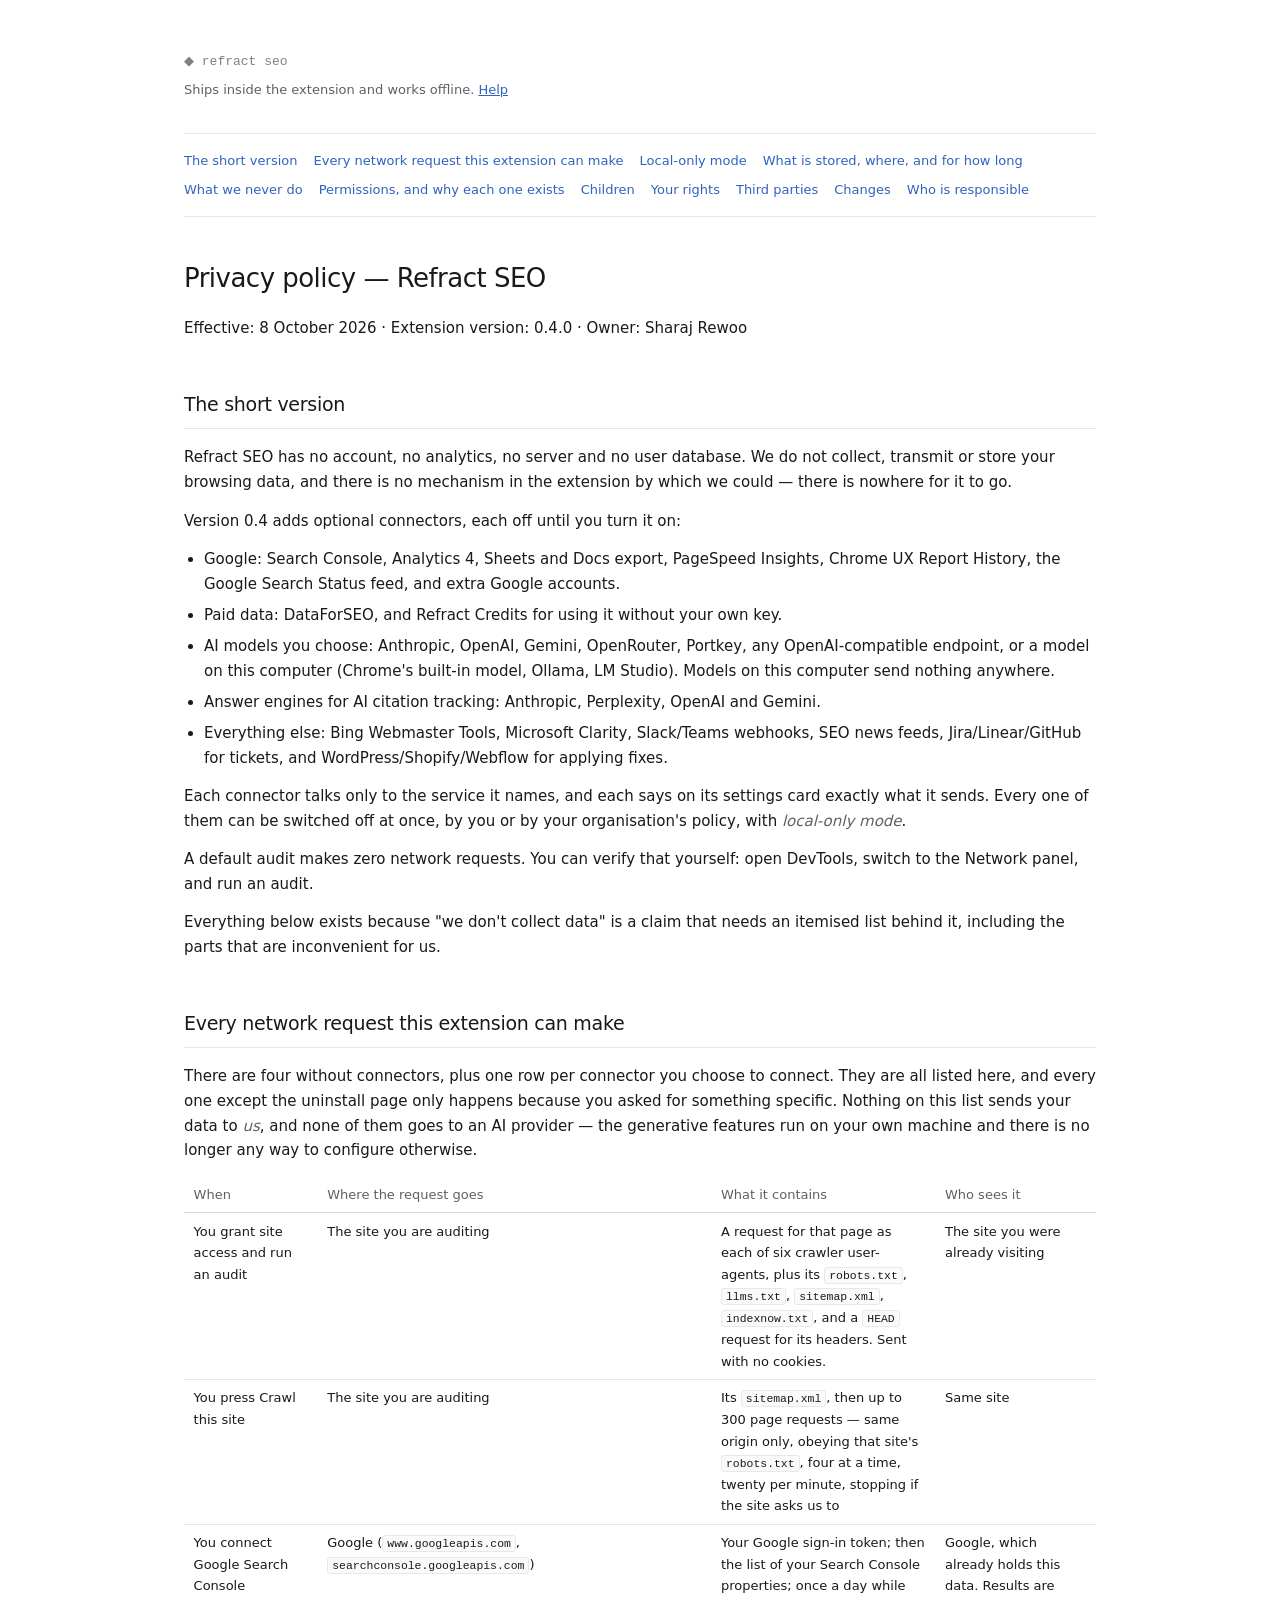
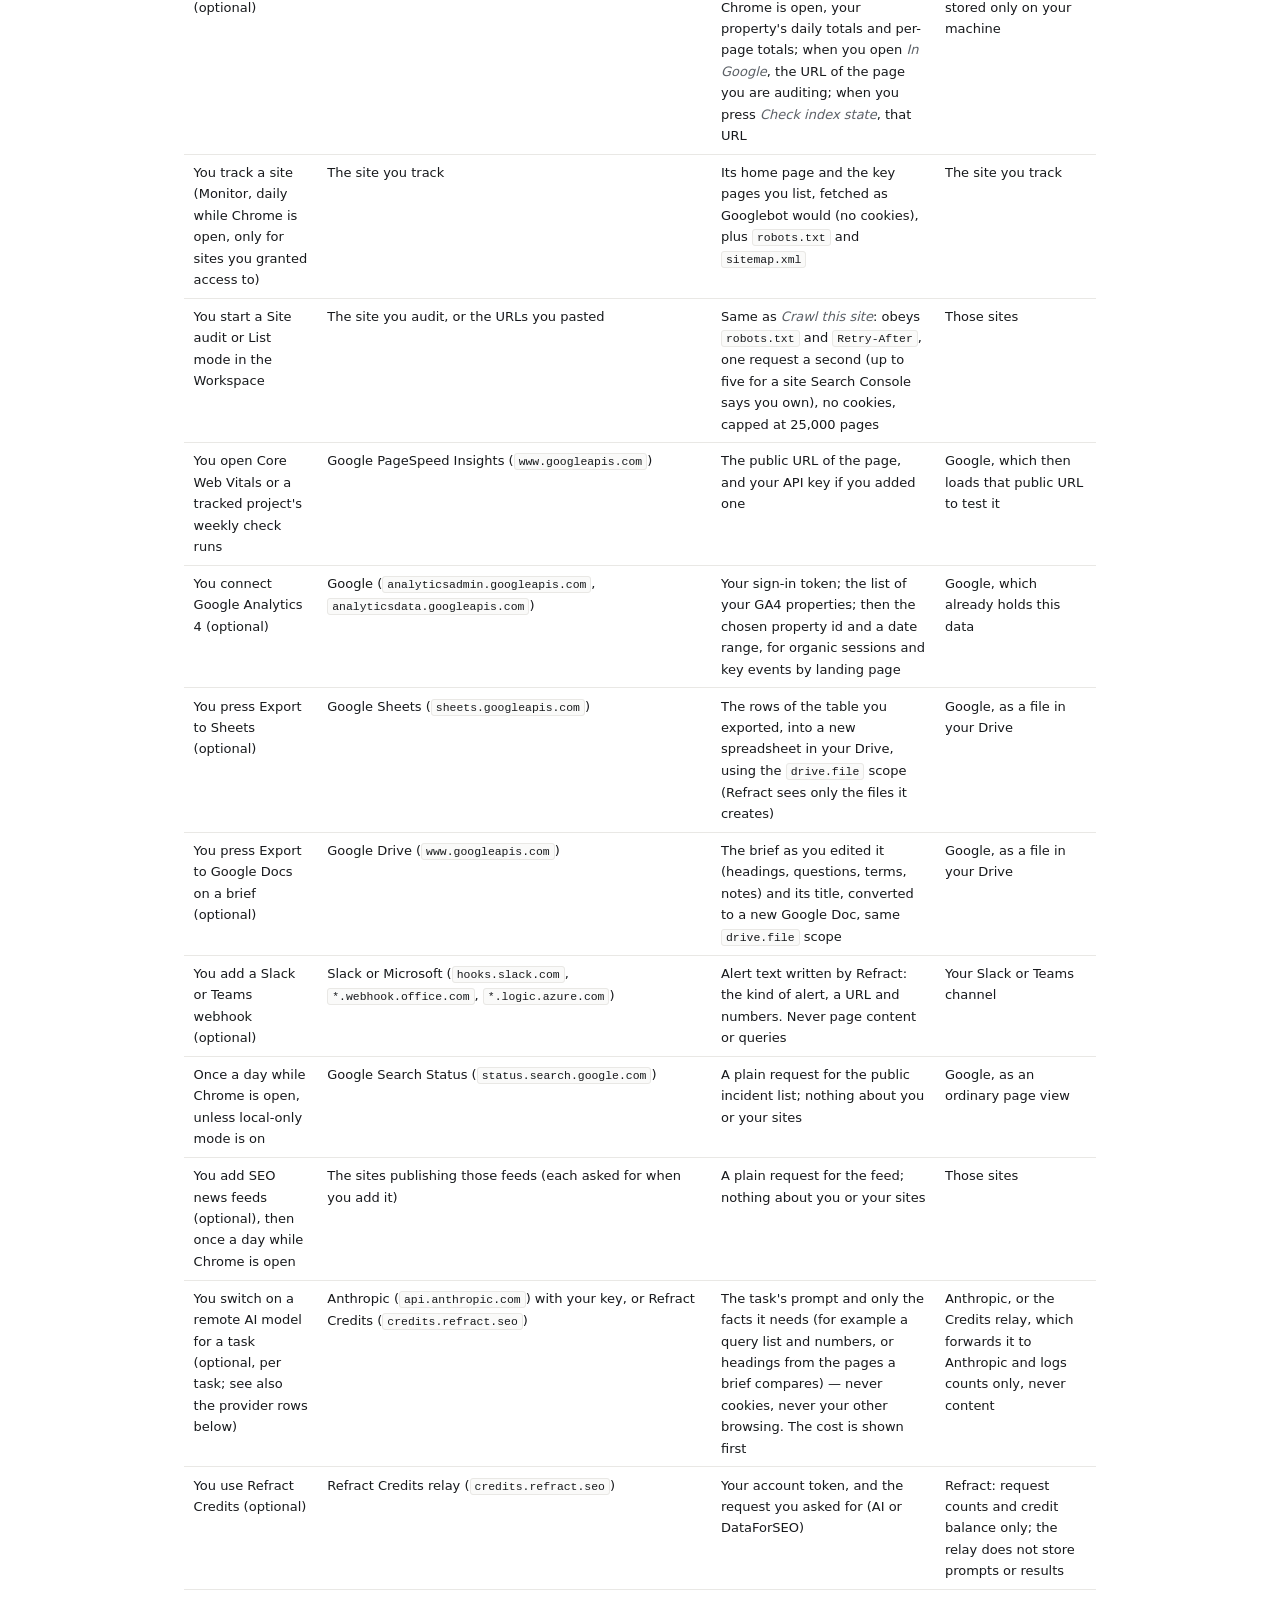
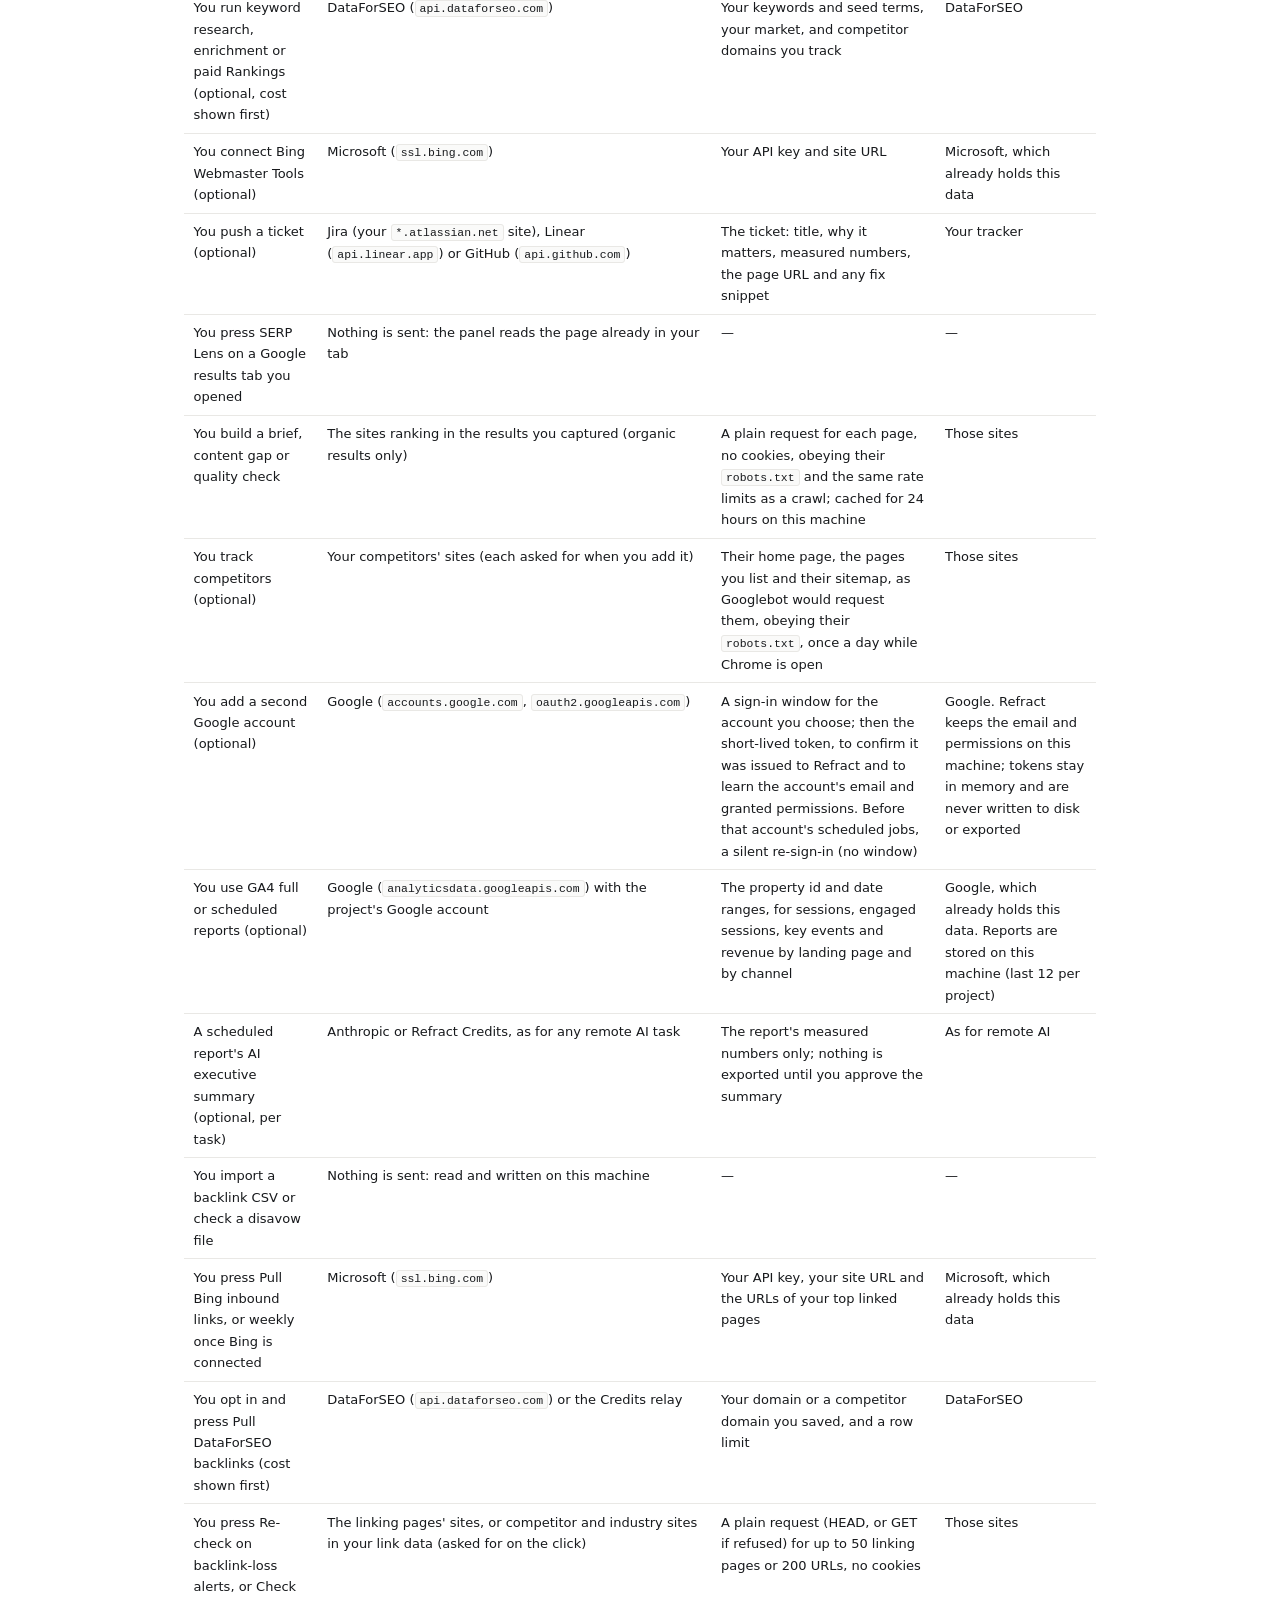
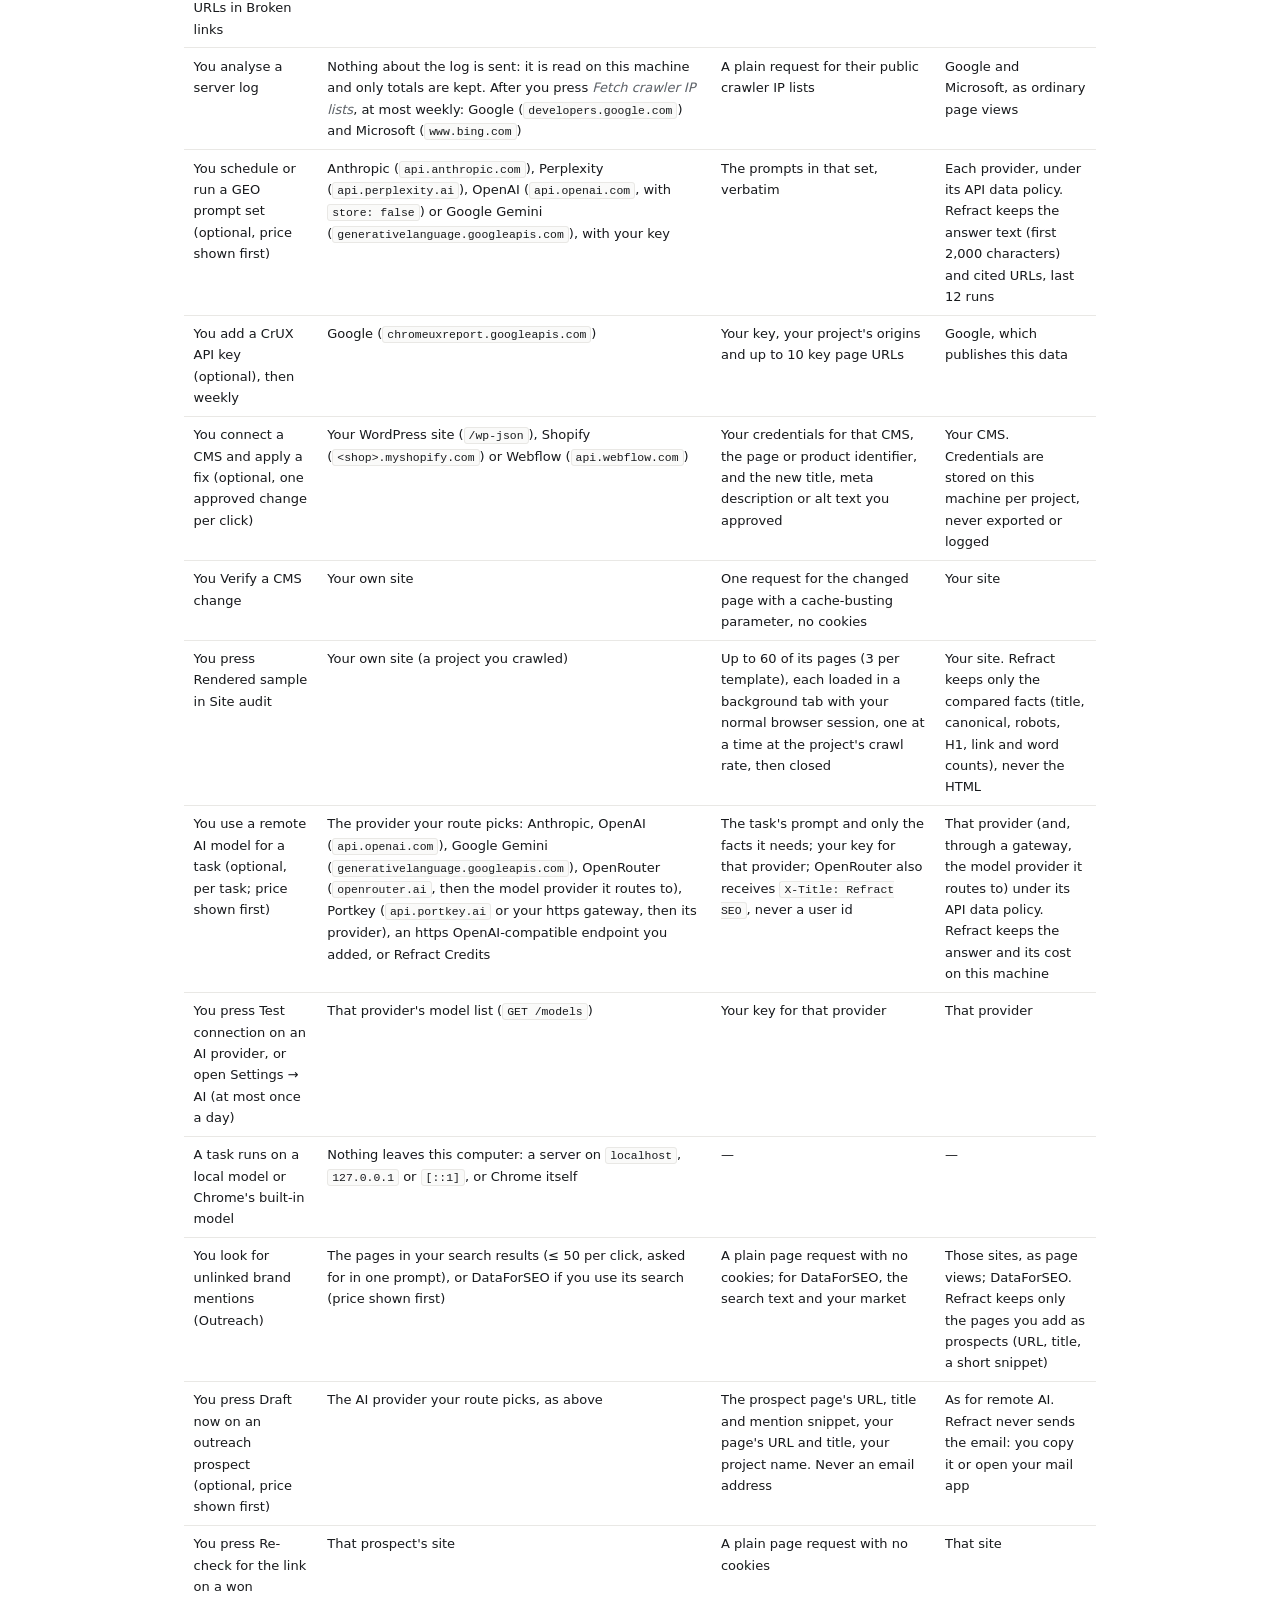
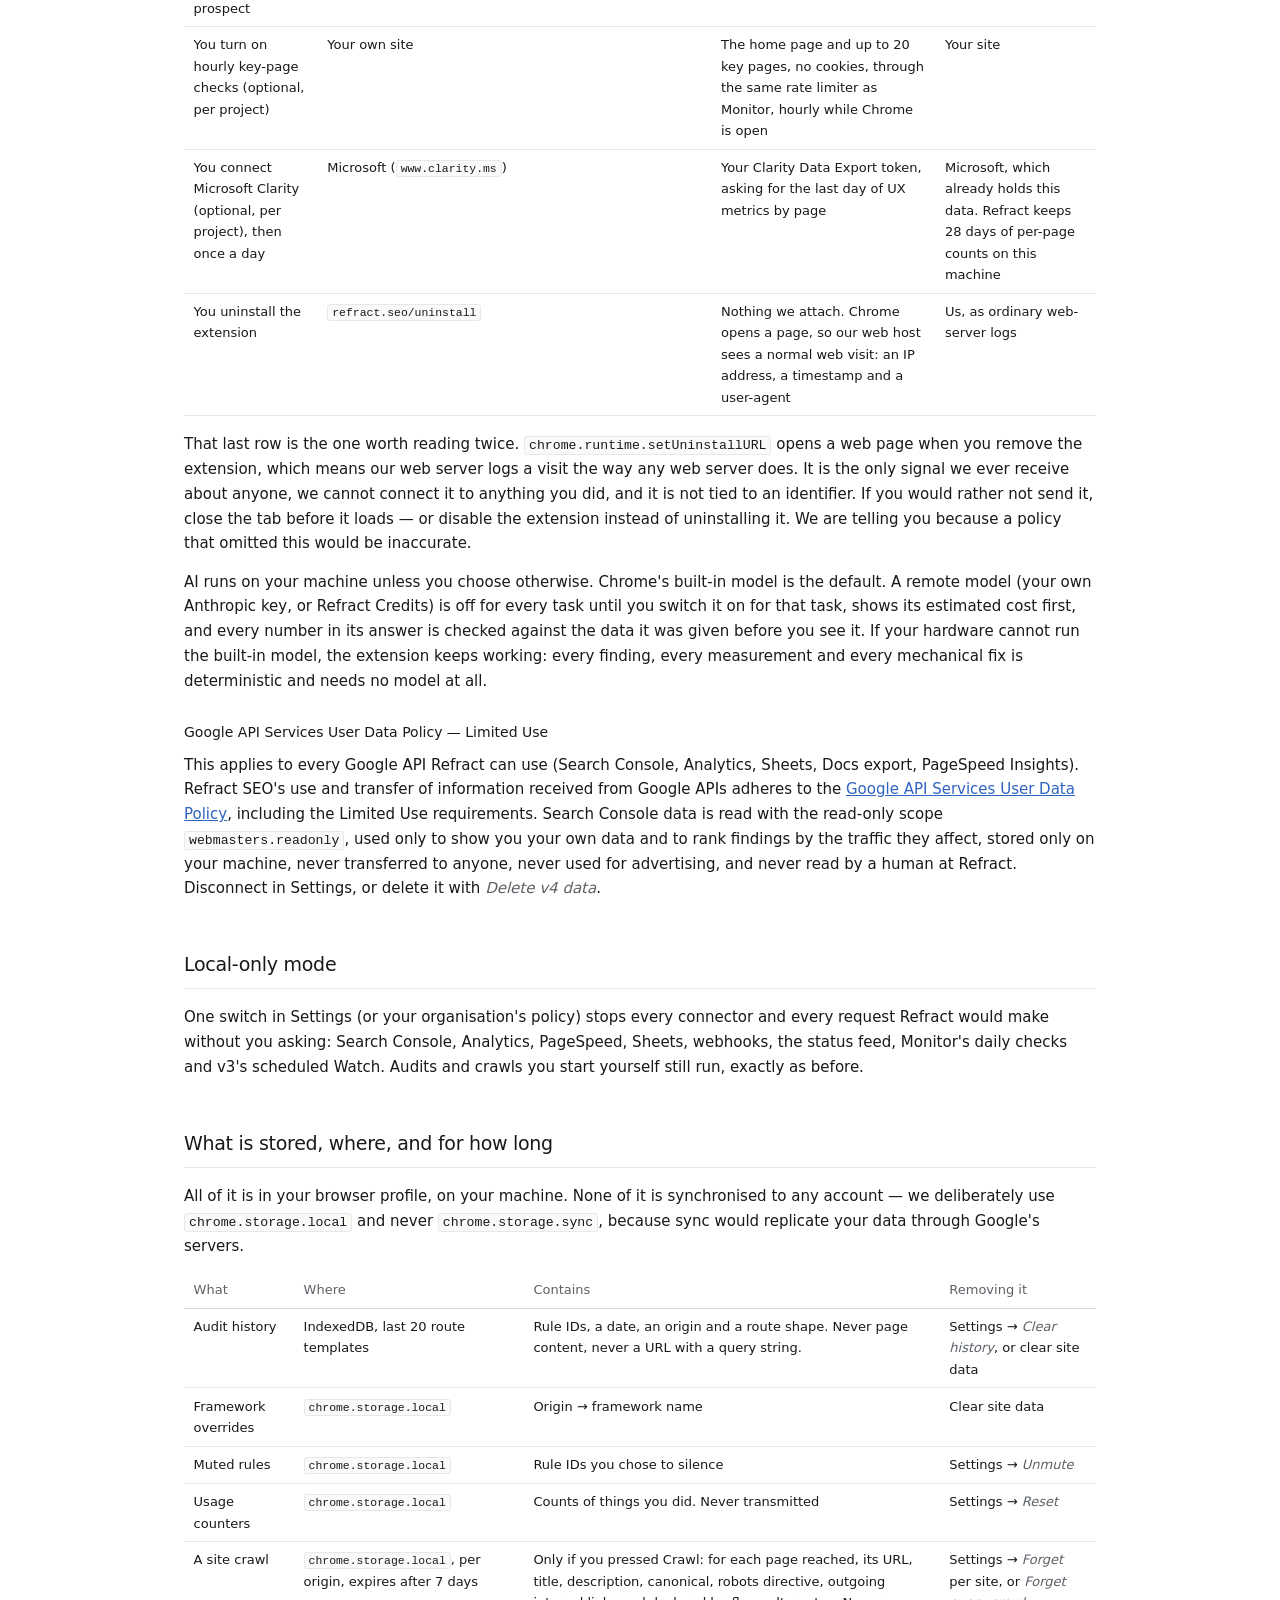
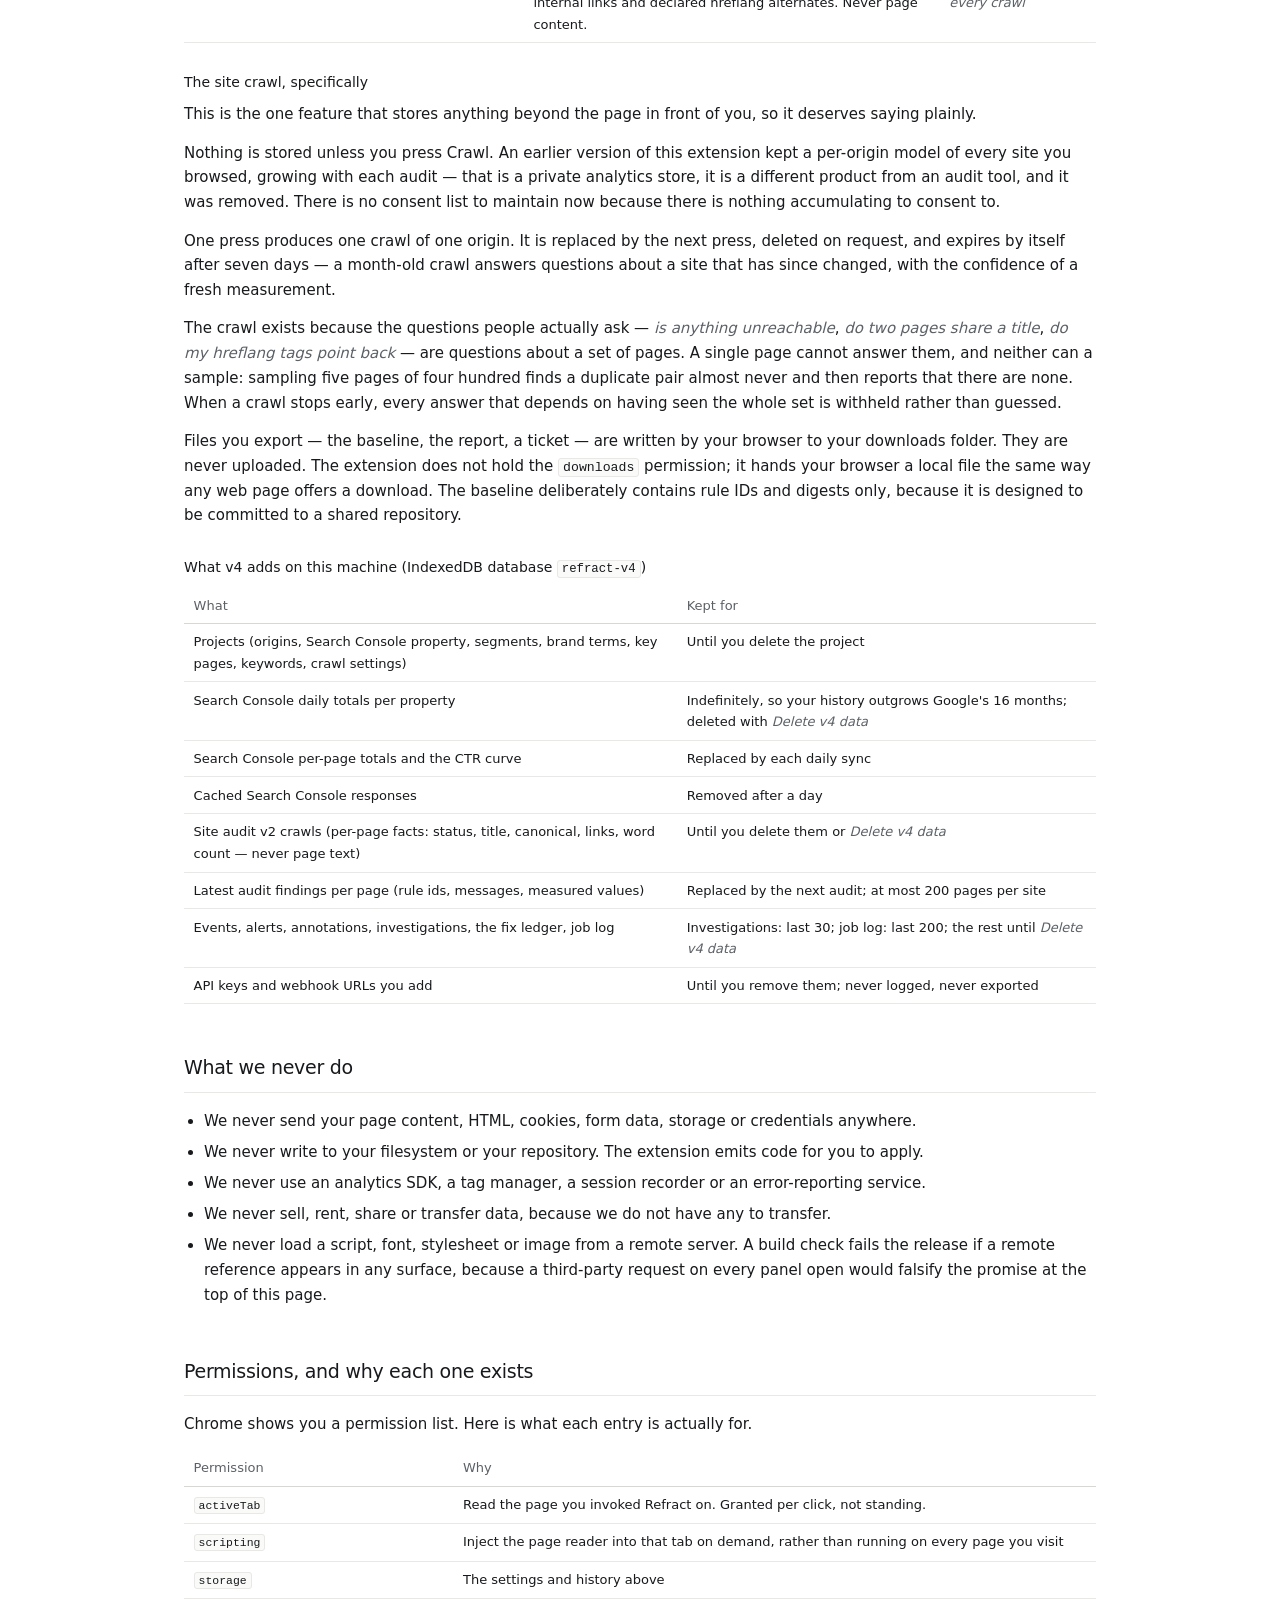
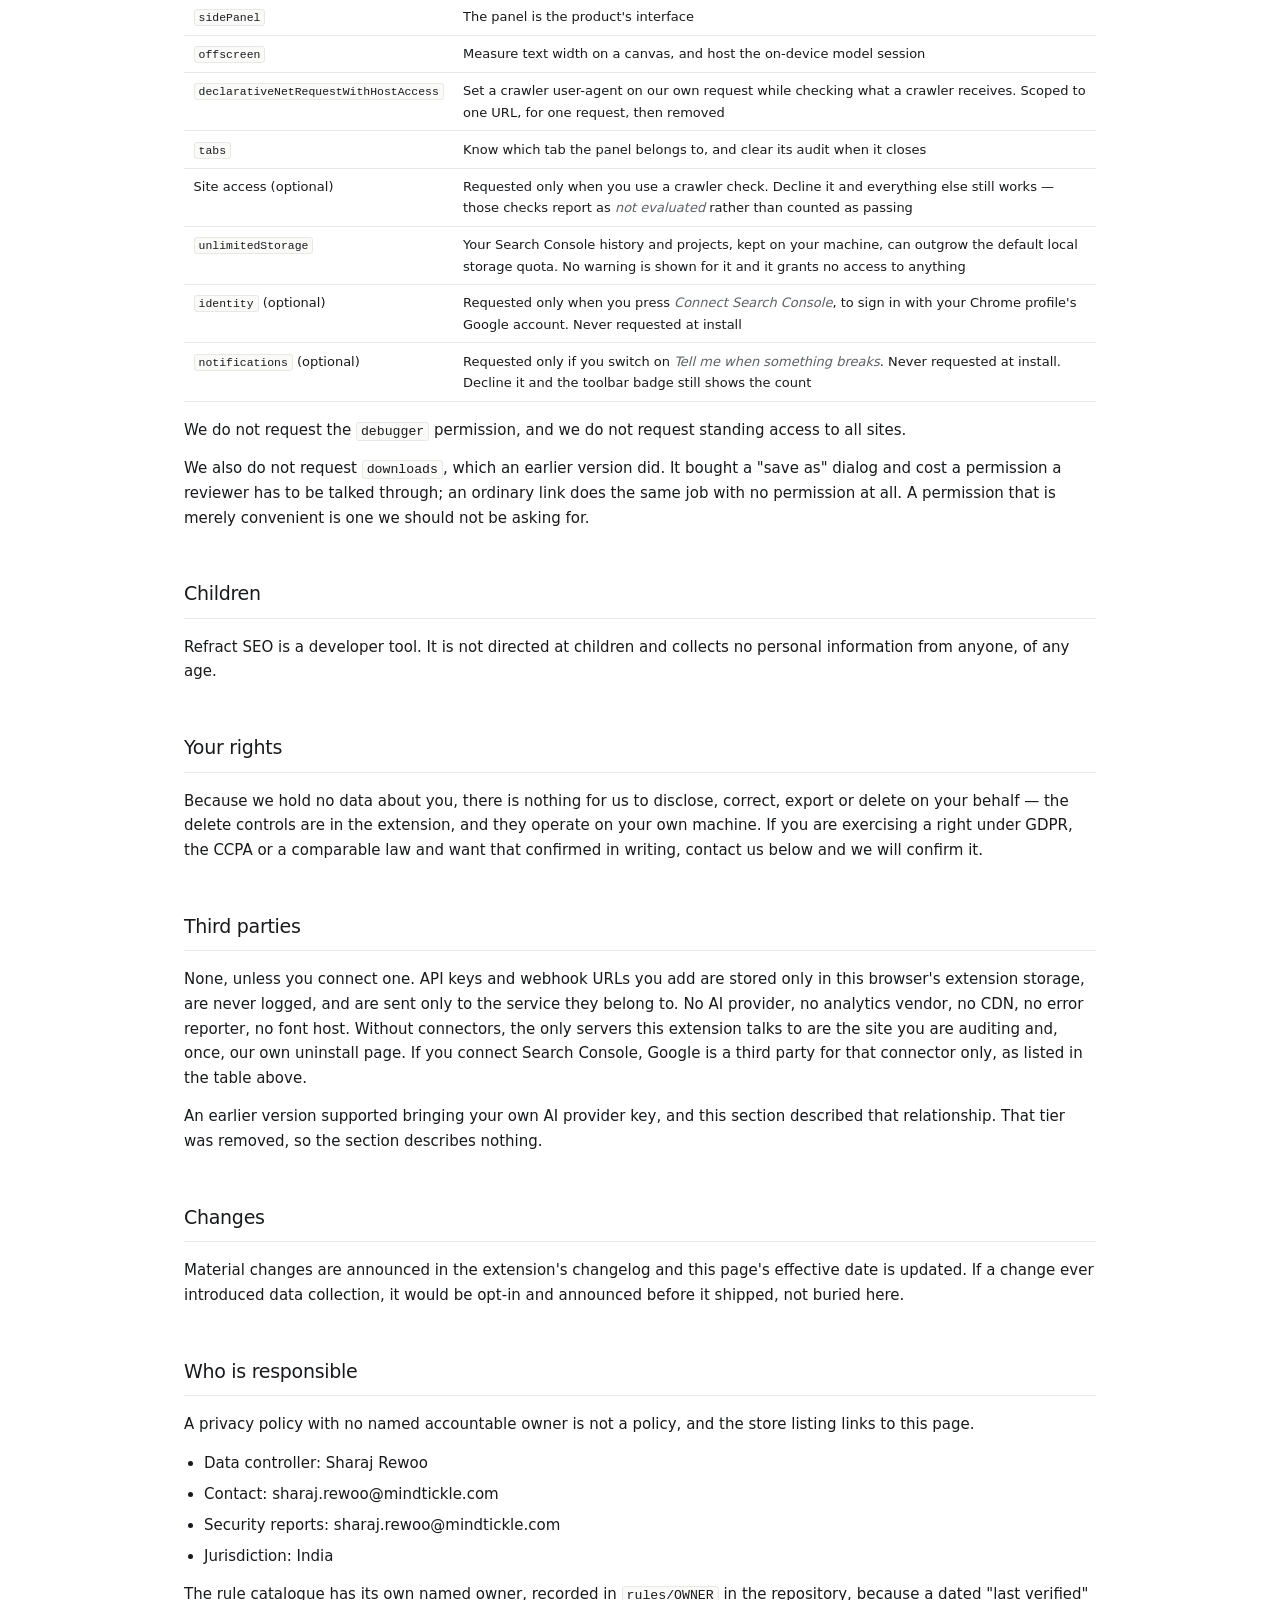
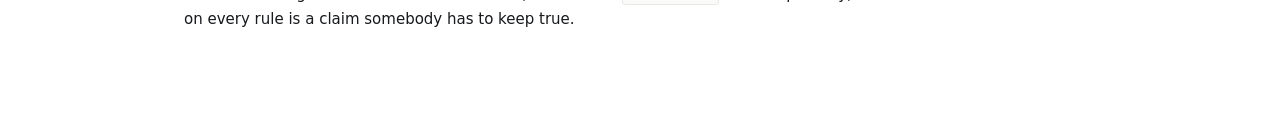
==== site/refract-seo/privacy.html @ fa0186a6 "Add files via upload" ====
<!doctype html>
<html lang="en">
  <head>
    <meta charset="utf-8" />
    <meta name="viewport" content="width=device-width,initial-scale=1" />
    <title>Refract SEO — privacy policy</title>
    <!-- Generated by scripts/build-docs.mjs from docs/*.md: edit the Markdown, not this file. -->
    <link rel="stylesheet" href="./help.css" />
  </head>
  <body>
    <header>
      <span class="mark">&#9670; refract seo</span>
      <p class="sub">Ships inside the extension and works offline. <a href="help.html">Help</a></p>
    </header>
    <nav aria-label="On this page">
      <a href="#the-short-version">The short version</a>
      <a href="#every-network-request-this-extension-can-make">Every network request this extension can make</a>
      <a href="#local-only-mode">Local-only mode</a>
      <a href="#what-is-stored-where-and-for-how-long">What is stored, where, and for how long</a>
      <a href="#what-we-never-do">What we never do</a>
      <a href="#permissions-and-why-each-one-exists">Permissions, and why each one exists</a>
      <a href="#children">Children</a>
      <a href="#your-rights">Your rights</a>
      <a href="#third-parties">Third parties</a>
      <a href="#changes">Changes</a>
      <a href="#who-is-responsible">Who is responsible</a>
    </nav>
    <main>
<h1 id="privacy-policy--refract-seo">Privacy policy — Refract SEO</h1>
<p><strong>Effective:</strong> 8 October 2026 · <strong>Extension version:</strong> 0.4.0 · <strong>Owner:</strong> Sharaj Rewoo</p>
<h2 id="the-short-version">The short version</h2>
<p>Refract SEO has no account, no analytics, no server and no user database. We do not collect, transmit or store your browsing data, and there is no mechanism in the extension by which we could — there is nowhere for it to go.</p>
<p>Version 0.4 adds <strong>optional connectors</strong>, each off until you turn it on:</p>
<ul><li><strong>Google:</strong> Search Console, Analytics 4, Sheets and Docs export, PageSpeed Insights, Chrome UX Report History, the Google Search Status feed, and extra Google accounts.</li><li><strong>Paid data:</strong> DataForSEO, and Refract Credits for using it without your own key.</li><li><strong>AI models you choose:</strong> Anthropic, OpenAI, Gemini, OpenRouter, Portkey, any OpenAI-compatible endpoint, or a model on this computer (Chrome's built-in model, Ollama, LM Studio). Models on this computer send nothing anywhere.</li><li><strong>Answer engines for AI citation tracking:</strong> Anthropic, Perplexity, OpenAI and Gemini.</li><li><strong>Everything else:</strong> Bing Webmaster Tools, Microsoft Clarity, Slack/Teams webhooks, SEO news feeds, Jira/Linear/GitHub for tickets, and WordPress/Shopify/Webflow for applying fixes.</li></ul>
<p>Each connector talks only to the service it names, and each says on its settings card exactly what it sends. Every one of them can be switched off at once, by you or by your organisation's policy, with <em>local-only mode</em>.</p>
<p>A default audit makes <strong>zero network requests</strong>. You can verify that yourself: open DevTools, switch to the Network panel, and run an audit.</p>
<p>Everything below exists because &quot;we don't collect data&quot; is a claim that needs an itemised list behind it, including the parts that are inconvenient for us.</p>
<h2 id="every-network-request-this-extension-can-make">Every network request this extension can make</h2>
<p>There are four without connectors, plus one row per connector you choose to connect. They are all listed here, and every one except the uninstall page only happens because you asked for something specific. Nothing on this list sends your data to <em>us</em>, and none of them goes to an AI provider — the generative features run on your own machine and there is no longer any way to configure otherwise.</p>
<div class="table"><table><thead><tr><th>When</th><th>Where the request goes</th><th>What it contains</th><th>Who sees it</th></tr></thead><tbody><tr><td>You grant site access and run an audit</td><td><strong>The site you are auditing</strong></td><td>A request for that page as each of six crawler user-agents, plus its <code>robots.txt</code>, <code>llms.txt</code>, <code>sitemap.xml</code>, <code>indexnow.txt</code>, and a <code>HEAD</code> request for its headers. Sent with <strong>no cookies</strong>.</td><td>The site you were already visiting</td></tr><tr><td>You press <strong>Crawl this site</strong></td><td><strong>The site you are auditing</strong></td><td>Its <code>sitemap.xml</code>, then up to 300 page requests — same origin only, obeying that site's <code>robots.txt</code>, four at a time, twenty per minute, stopping if the site asks us to</td><td>Same site</td></tr><tr><td>You connect <strong>Google Search Console</strong> (optional)</td><td><strong>Google</strong> (<code>www.googleapis.com</code>, <code>searchconsole.googleapis.com</code>)</td><td>Your Google sign-in token; then the list of your Search Console properties; once a day while Chrome is open, your property's daily totals and per-page totals; when you open <em>In Google</em>, the URL of the page you are auditing; when you press <em>Check index state</em>, that URL</td><td>Google, which already holds this data. Results are stored only on your machine</td></tr><tr><td>You track a site (Monitor, daily while Chrome is open, only for sites you granted access to)</td><td><strong>The site you track</strong></td><td>Its home page and the key pages you list, fetched as Googlebot would (no cookies), plus <code>robots.txt</code> and <code>sitemap.xml</code></td><td>The site you track</td></tr><tr><td>You start a <strong>Site audit</strong> or <strong>List mode</strong> in the Workspace</td><td><strong>The site you audit</strong>, or the URLs you pasted</td><td>Same as <em>Crawl this site</em>: obeys <code>robots.txt</code> and <code>Retry-After</code>, one request a second (up to five for a site Search Console says you own), no cookies, capped at 25,000 pages</td><td>Those sites</td></tr><tr><td>You open <strong>Core Web Vitals</strong> or a tracked project's weekly check runs</td><td><strong>Google PageSpeed Insights</strong> (<code>www.googleapis.com</code>)</td><td>The public URL of the page, and your API key if you added one</td><td>Google, which then loads that public URL to test it</td></tr><tr><td>You connect <strong>Google Analytics 4</strong> (optional)</td><td><strong>Google</strong> (<code>analyticsadmin.googleapis.com</code>, <code>analyticsdata.googleapis.com</code>)</td><td>Your sign-in token; the list of your GA4 properties; then the chosen property id and a date range, for organic sessions and key events by landing page</td><td>Google, which already holds this data</td></tr><tr><td>You press <strong>Export to Sheets</strong> (optional)</td><td><strong>Google Sheets</strong> (<code>sheets.googleapis.com</code>)</td><td>The rows of the table you exported, into a new spreadsheet in your Drive, using the <code>drive.file</code> scope (Refract sees only the files it creates)</td><td>Google, as a file in your Drive</td></tr><tr><td>You press <strong>Export to Google Docs</strong> on a brief (optional)</td><td><strong>Google Drive</strong> (<code>www.googleapis.com</code>)</td><td>The brief as you edited it (headings, questions, terms, notes) and its title, converted to a new Google Doc, same <code>drive.file</code> scope</td><td>Google, as a file in your Drive</td></tr><tr><td>You add a <strong>Slack or Teams webhook</strong> (optional)</td><td><strong>Slack or Microsoft</strong> (<code>hooks.slack.com</code>, <code>*.webhook.office.com</code>, <code>*.logic.azure.com</code>)</td><td>Alert text written by Refract: the kind of alert, a URL and numbers. Never page content or queries</td><td>Your Slack or Teams channel</td></tr><tr><td>Once a day while Chrome is open, unless local-only mode is on</td><td><strong>Google Search Status</strong> (<code>status.search.google.com</code>)</td><td>A plain request for the public incident list; nothing about you or your sites</td><td>Google, as an ordinary page view</td></tr><tr><td>You add <strong>SEO news feeds</strong> (optional), then once a day while Chrome is open</td><td><strong>The sites publishing those feeds</strong> (each asked for when you add it)</td><td>A plain request for the feed; nothing about you or your sites</td><td>Those sites</td></tr><tr><td>You switch on a <strong>remote AI model</strong> for a task (optional, per task; see also the provider rows below)</td><td><strong>Anthropic</strong> (<code>api.anthropic.com</code>) with your key, or <strong>Refract Credits</strong> (<code>credits.refract.seo</code>)</td><td>The task's prompt and only the facts it needs (for example a query list and numbers, or headings from the pages a brief compares) — never cookies, never your other browsing. The cost is shown first</td><td>Anthropic, or the Credits relay, which forwards it to Anthropic and logs counts only, never content</td></tr><tr><td>You use <strong>Refract Credits</strong> (optional)</td><td><strong>Refract Credits relay</strong> (<code>credits.refract.seo</code>)</td><td>Your account token, and the request you asked for (AI or DataForSEO)</td><td>Refract: request counts and credit balance only; the relay does not store prompts or results</td></tr><tr><td>You run <strong>keyword research, enrichment or paid Rankings</strong> (optional, cost shown first)</td><td><strong>DataForSEO</strong> (<code>api.dataforseo.com</code>)</td><td>Your keywords and seed terms, your market, and competitor domains you track</td><td>DataForSEO</td></tr><tr><td>You connect <strong>Bing Webmaster Tools</strong> (optional)</td><td><strong>Microsoft</strong> (<code>ssl.bing.com</code>)</td><td>Your API key and site URL</td><td>Microsoft, which already holds this data</td></tr><tr><td>You push a <strong>ticket</strong> (optional)</td><td><strong>Jira</strong> (your <code>*.atlassian.net</code> site), <strong>Linear</strong> (<code>api.linear.app</code>) or <strong>GitHub</strong> (<code>api.github.com</code>)</td><td>The ticket: title, why it matters, measured numbers, the page URL and any fix snippet</td><td>Your tracker</td></tr><tr><td>You press <strong>SERP Lens</strong> on a Google results tab you opened</td><td>Nothing is sent: the panel reads the page already in your tab</td><td>—</td><td>—</td></tr><tr><td>You build a <strong>brief, content gap or quality check</strong></td><td><strong>The sites ranking in the results you captured</strong> (organic results only)</td><td>A plain request for each page, no cookies, obeying their <code>robots.txt</code> and the same rate limits as a crawl; cached for 24 hours on this machine</td><td>Those sites</td></tr><tr><td>You track <strong>competitors</strong> (optional)</td><td><strong>Your competitors' sites</strong> (each asked for when you add it)</td><td>Their home page, the pages you list and their sitemap, as Googlebot would request them, obeying their <code>robots.txt</code>, once a day while Chrome is open</td><td>Those sites</td></tr><tr><td>You add a <strong>second Google account</strong> (optional)</td><td><strong>Google</strong> (<code>accounts.google.com</code>, <code>oauth2.googleapis.com</code>)</td><td>A sign-in window for the account you choose; then the short-lived token, to confirm it was issued to Refract and to learn the account's email and granted permissions. Before that account's scheduled jobs, a silent re-sign-in (no window)</td><td>Google. Refract keeps the email and permissions on this machine; tokens stay in memory and are never written to disk or exported</td></tr><tr><td>You use <strong>GA4 full</strong> or <strong>scheduled reports</strong> (optional)</td><td><strong>Google</strong> (<code>analyticsdata.googleapis.com</code>) with the project's Google account</td><td>The property id and date ranges, for sessions, engaged sessions, key events and revenue by landing page and by channel</td><td>Google, which already holds this data. Reports are stored on this machine (last 12 per project)</td></tr><tr><td>A scheduled report's <strong>AI executive summary</strong> (optional, per task)</td><td><strong>Anthropic</strong> or <strong>Refract Credits</strong>, as for any remote AI task</td><td>The report's measured numbers only; nothing is exported until you approve the summary</td><td>As for remote AI</td></tr><tr><td>You import a <strong>backlink CSV</strong> or check a <strong>disavow file</strong></td><td>Nothing is sent: read and written on this machine</td><td>—</td><td>—</td></tr><tr><td>You press <strong>Pull Bing inbound links</strong>, or weekly once Bing is connected</td><td><strong>Microsoft</strong> (<code>ssl.bing.com</code>)</td><td>Your API key, your site URL and the URLs of your top linked pages</td><td>Microsoft, which already holds this data</td></tr><tr><td>You opt in and press <strong>Pull DataForSEO backlinks</strong> (cost shown first)</td><td><strong>DataForSEO</strong> (<code>api.dataforseo.com</code>) or the <strong>Credits</strong> relay</td><td>Your domain or a competitor domain you saved, and a row limit</td><td>DataForSEO</td></tr><tr><td>You press <strong>Re-check</strong> on backlink-loss alerts, or <strong>Check URLs</strong> in Broken links</td><td><strong>The linking pages' sites</strong>, or <strong>competitor and industry sites in your link data</strong> (asked for on the click)</td><td>A plain request (HEAD, or GET if refused) for up to 50 linking pages or 200 URLs, no cookies</td><td>Those sites</td></tr><tr><td>You analyse a <strong>server log</strong></td><td>Nothing about the log is sent: it is read on this machine and only totals are kept. After you press <em>Fetch crawler IP lists</em>, at most weekly: <strong>Google</strong> (<code>developers.google.com</code>) and <strong>Microsoft</strong> (<code>www.bing.com</code>)</td><td>A plain request for their public crawler IP lists</td><td>Google and Microsoft, as ordinary page views</td></tr><tr><td>You schedule or run a <strong>GEO prompt set</strong> (optional, price shown first)</td><td><strong>Anthropic</strong> (<code>api.anthropic.com</code>), <strong>Perplexity</strong> (<code>api.perplexity.ai</code>), <strong>OpenAI</strong> (<code>api.openai.com</code>, with <code>store: false</code>) or <strong>Google Gemini</strong> (<code>generativelanguage.googleapis.com</code>), with your key</td><td>The prompts in that set, verbatim</td><td>Each provider, under its API data policy. Refract keeps the answer text (first 2,000 characters) and cited URLs, last 12 runs</td></tr><tr><td>You add a <strong>CrUX API key</strong> (optional), then weekly</td><td><strong>Google</strong> (<code>chromeuxreport.googleapis.com</code>)</td><td>Your key, your project's origins and up to 10 key page URLs</td><td>Google, which publishes this data</td></tr><tr><td>You connect a <strong>CMS</strong> and apply a fix (optional, one approved change per click)</td><td><strong>Your WordPress site</strong> (<code>/wp-json</code>), <strong>Shopify</strong> (<code>&lt;shop&gt;.myshopify.com</code>) or <strong>Webflow</strong> (<code>api.webflow.com</code>)</td><td>Your credentials for that CMS, the page or product identifier, and the new title, meta description or alt text you approved</td><td>Your CMS. Credentials are stored on this machine per project, never exported or logged</td></tr><tr><td>You <strong>Verify</strong> a CMS change</td><td><strong>Your own site</strong></td><td>One request for the changed page with a cache-busting parameter, no cookies</td><td>Your site</td></tr><tr><td>You press <strong>Rendered sample</strong> in Site audit</td><td><strong>Your own site</strong> (a project you crawled)</td><td>Up to 60 of its pages (3 per template), each loaded in a background tab with your normal browser session, one at a time at the project's crawl rate, then closed</td><td>Your site. Refract keeps only the compared facts (title, canonical, robots, H1, link and word counts), never the HTML</td></tr><tr><td>You use a <strong>remote AI model</strong> for a task (optional, per task; price shown first)</td><td>The provider your route picks: <strong>Anthropic</strong>, <strong>OpenAI</strong> (<code>api.openai.com</code>), <strong>Google Gemini</strong> (<code>generativelanguage.googleapis.com</code>), <strong>OpenRouter</strong> (<code>openrouter.ai</code>, then the model provider it routes to), <strong>Portkey</strong> (<code>api.portkey.ai</code> or your https gateway, then its provider), an <strong>https OpenAI-compatible endpoint</strong> you added, or <strong>Refract Credits</strong></td><td>The task's prompt and only the facts it needs; your key for that provider; OpenRouter also receives <code>X-Title: Refract SEO</code>, never a user id</td><td>That provider (and, through a gateway, the model provider it routes to) under its API data policy. Refract keeps the answer and its cost on this machine</td></tr><tr><td>You press <strong>Test connection</strong> on an AI provider, or open Settings → AI (at most once a day)</td><td>That provider's model list (<code>GET /models</code>)</td><td>Your key for that provider</td><td>That provider</td></tr><tr><td>A task runs on a <strong>local model</strong> or <strong>Chrome's built-in model</strong></td><td>Nothing leaves this computer: a server on <code>localhost</code>, <code>127.0.0.1</code> or <code>[::1]</code>, or Chrome itself</td><td>—</td><td>—</td></tr><tr><td>You look for <strong>unlinked brand mentions</strong> (Outreach)</td><td><strong>The pages in your search results</strong> (≤ 50 per click, asked for in one prompt), or <strong>DataForSEO</strong> if you use its search (price shown first)</td><td>A plain page request with no cookies; for DataForSEO, the search text and your market</td><td>Those sites, as page views; DataForSEO. Refract keeps only the pages you add as prospects (URL, title, a short snippet)</td></tr><tr><td>You press <strong>Draft now</strong> on an outreach prospect (optional, price shown first)</td><td>The AI provider your route picks, as above</td><td>The prospect page's URL, title and mention snippet, your page's URL and title, your project name. Never an email address</td><td>As for remote AI. Refract never sends the email: you copy it or open your mail app</td></tr><tr><td>You press <strong>Re-check for the link</strong> on a won prospect</td><td><strong>That prospect's site</strong></td><td>A plain page request with no cookies</td><td>That site</td></tr><tr><td>You turn on <strong>hourly key-page checks</strong> (optional, per project)</td><td><strong>Your own site</strong></td><td>The home page and up to 20 key pages, no cookies, through the same rate limiter as Monitor, hourly while Chrome is open</td><td>Your site</td></tr><tr><td>You connect <strong>Microsoft Clarity</strong> (optional, per project), then once a day</td><td><strong>Microsoft</strong> (<code>www.clarity.ms</code>)</td><td>Your Clarity Data Export token, asking for the last day of UX metrics by page</td><td>Microsoft, which already holds this data. Refract keeps 28 days of per-page counts on this machine</td></tr><tr><td>You uninstall the extension</td><td><strong><code>refract.seo/uninstall</code></strong></td><td>Nothing we attach. Chrome opens a page, so our web host sees a normal web visit: an IP address, a timestamp and a user-agent</td><td>Us, as ordinary web-server logs</td></tr></tbody></table></div>
<p>That last row is the one worth reading twice. <code>chrome.runtime.setUninstallURL</code> opens a web page when you remove the extension, which means our web server logs a visit the way any web server does. It is the only signal we ever receive about anyone, we cannot connect it to anything you did, and it is not tied to an identifier. If you would rather not send it, close the tab before it loads — or disable the extension instead of uninstalling it. We are telling you because a policy that omitted this would be inaccurate.</p>
<p><strong>AI runs on your machine unless you choose otherwise.</strong> Chrome's built-in model is the default. A remote model (your own Anthropic key, or Refract Credits) is off for every task until you switch it on for that task, shows its estimated cost first, and every number in its answer is checked against the data it was given before you see it. If your hardware cannot run the built-in model, the extension keeps working: every finding, every measurement and every mechanical fix is deterministic and needs no model at all.</p>
<h3 id="google-api-services-user-data-policy--limited-use">Google API Services User Data Policy — Limited Use</h3>
<p>This applies to every Google API Refract can use (Search Console, Analytics, Sheets, Docs export, PageSpeed Insights). Refract SEO's use and transfer of information received from Google APIs adheres to the <a href="https://developers.google.com/terms/api-services-user-data-policy" target="_blank" rel="noopener">Google API Services User Data Policy</a>, including the Limited Use requirements. Search Console data is read with the read-only scope <code>webmasters.readonly</code>, used only to show you your own data and to rank findings by the traffic they affect, stored only on your machine, never transferred to anyone, never used for advertising, and never read by a human at Refract. Disconnect in Settings, or delete it with <em>Delete v4 data</em>.</p>
<h2 id="local-only-mode">Local-only mode</h2>
<p>One switch in Settings (or your organisation's policy) stops <strong>every connector and every request Refract would make without you asking</strong>: Search Console, Analytics, PageSpeed, Sheets, webhooks, the status feed, Monitor's daily checks and v3's scheduled Watch. Audits and crawls you start yourself still run, exactly as before.</p>
<h2 id="what-is-stored-where-and-for-how-long">What is stored, where, and for how long</h2>
<p>All of it is in your browser profile, on your machine. None of it is synchronised to any account — we deliberately use <code>chrome.storage.local</code> and never <code>chrome.storage.sync</code>, because sync would replicate your data through Google's servers.</p>
<div class="table"><table><thead><tr><th>What</th><th>Where</th><th>Contains</th><th>Removing it</th></tr></thead><tbody><tr><td>Audit history</td><td>IndexedDB, last 20 route templates</td><td>Rule IDs, a date, an origin and a route shape. <strong>Never page content, never a URL with a query string.</strong></td><td>Settings → <em>Clear history</em>, or clear site data</td></tr><tr><td>Framework overrides</td><td><code>chrome.storage.local</code></td><td>Origin → framework name</td><td>Clear site data</td></tr><tr><td>Muted rules</td><td><code>chrome.storage.local</code></td><td>Rule IDs you chose to silence</td><td>Settings → <em>Unmute</em></td></tr><tr><td>Usage counters</td><td><code>chrome.storage.local</code></td><td>Counts of things you did. Never transmitted</td><td>Settings → <em>Reset</em></td></tr><tr><td><strong>A site crawl</strong></td><td><code>chrome.storage.local</code>, per origin, expires after 7 days</td><td>Only if you pressed Crawl: for each page reached, its URL, title, description, canonical, robots directive, outgoing internal links and declared hreflang alternates. <strong>Never page content.</strong></td><td>Settings → <em>Forget</em> per site, or <em>Forget every crawl</em></td></tr></tbody></table></div>
<h3 id="the-site-crawl-specifically">The site crawl, specifically</h3>
<p>This is the one feature that stores anything beyond the page in front of you, so it deserves saying plainly.</p>
<p><strong>Nothing is stored unless you press Crawl.</strong> An earlier version of this extension kept a per-origin model of every site you browsed, growing with each audit — that is a private analytics store, it is a different product from an audit tool, and it was removed. There is no consent list to maintain now because there is nothing accumulating to consent to.</p>
<p>One press produces one crawl of one origin. It is replaced by the next press, deleted on request, and expires by itself after seven days — a month-old crawl answers questions about a site that has since changed, with the confidence of a fresh measurement.</p>
<p>The crawl exists because the questions people actually ask — <em>is anything unreachable</em>, <em>do two pages share a title</em>, <em>do my hreflang tags point back</em> — are questions about a <strong>set</strong> of pages. A single page cannot answer them, and neither can a sample: sampling five pages of four hundred finds a duplicate pair almost never and then reports that there are none. When a crawl stops early, every answer that depends on having seen the whole set is withheld rather than guessed.</p>
<p>Files you export — the baseline, the report, a ticket — are written by your browser to your downloads folder. They are never uploaded. The extension does not hold the <code>downloads</code> permission; it hands your browser a local file the same way any web page offers a download. The baseline deliberately contains rule IDs and digests only, because it is designed to be committed to a shared repository.</p>
<h3 id="what-v4-adds-on-this-machine-indexeddb-database-refract-v4">What v4 adds on this machine (IndexedDB database <code>refract-v4</code>)</h3>
<div class="table"><table><thead><tr><th>What</th><th>Kept for</th></tr></thead><tbody><tr><td>Projects (origins, Search Console property, segments, brand terms, key pages, keywords, crawl settings)</td><td>Until you delete the project</td></tr><tr><td>Search Console daily totals per property</td><td>Indefinitely, so your history outgrows Google's 16 months; deleted with <em>Delete v4 data</em></td></tr><tr><td>Search Console per-page totals and the CTR curve</td><td>Replaced by each daily sync</td></tr><tr><td>Cached Search Console responses</td><td>Removed after a day</td></tr><tr><td>Site audit v2 crawls (per-page facts: status, title, canonical, links, word count — never page text)</td><td>Until you delete them or <em>Delete v4 data</em></td></tr><tr><td>Latest audit findings per page (rule ids, messages, measured values)</td><td>Replaced by the next audit; at most 200 pages per site</td></tr><tr><td>Events, alerts, annotations, investigations, the fix ledger, job log</td><td>Investigations: last 30; job log: last 200; the rest until <em>Delete v4 data</em></td></tr><tr><td>API keys and webhook URLs you add</td><td>Until you remove them; never logged, never exported</td></tr></tbody></table></div>
<h2 id="what-we-never-do">What we never do</h2>
<ul><li>We never send your page content, HTML, cookies, form data, storage or credentials anywhere.</li><li>We never write to your filesystem or your repository. The extension emits code for you to apply.</li><li>We never use an analytics SDK, a tag manager, a session recorder or an error-reporting service.</li><li>We never sell, rent, share or transfer data, because we do not have any to transfer.</li><li>We never load a script, font, stylesheet or image from a remote server. A build check fails the release if a remote reference appears in any surface, because a third-party request on every panel open would falsify the promise at the top of this page.</li></ul>
<h2 id="permissions-and-why-each-one-exists">Permissions, and why each one exists</h2>
<p>Chrome shows you a permission list. Here is what each entry is actually for.</p>
<div class="table"><table><thead><tr><th>Permission</th><th>Why</th></tr></thead><tbody><tr><td><code>activeTab</code></td><td>Read the page you invoked Refract on. Granted per click, not standing.</td></tr><tr><td><code>scripting</code></td><td>Inject the page reader into that tab on demand, rather than running on every page you visit</td></tr><tr><td><code>storage</code></td><td>The settings and history above</td></tr><tr><td><code>sidePanel</code></td><td>The panel is the product's interface</td></tr><tr><td><code>offscreen</code></td><td>Measure text width on a canvas, and host the on-device model session</td></tr><tr><td><code>declarativeNetRequestWithHostAccess</code></td><td>Set a crawler user-agent on our own request while checking what a crawler receives. Scoped to one URL, for one request, then removed</td></tr><tr><td><code>tabs</code></td><td>Know which tab the panel belongs to, and clear its audit when it closes</td></tr><tr><td>Site access (optional)</td><td>Requested only when you use a crawler check. Decline it and everything else still works — those checks report as <em>not evaluated</em> rather than counted as passing</td></tr><tr><td><code>unlimitedStorage</code></td><td>Your Search Console history and projects, kept on your machine, can outgrow the default local storage quota. No warning is shown for it and it grants no access to anything</td></tr><tr><td><code>identity</code> (optional)</td><td>Requested only when you press <em>Connect Search Console</em>, to sign in with your Chrome profile's Google account. Never requested at install</td></tr><tr><td><code>notifications</code> (optional)</td><td>Requested only if you switch on <em>Tell me when something breaks</em>. Never requested at install. Decline it and the toolbar badge still shows the count</td></tr></tbody></table></div>
<p>We do <strong>not</strong> request the <code>debugger</code> permission, and we do not request standing access to all sites.</p>
<p>We also do <strong>not</strong> request <code>downloads</code>, which an earlier version did. It bought a &quot;save as&quot; dialog and cost a permission a reviewer has to be talked through; an ordinary link does the same job with no permission at all. A permission that is merely convenient is one we should not be asking for.</p>
<h2 id="children">Children</h2>
<p>Refract SEO is a developer tool. It is not directed at children and collects no personal information from anyone, of any age.</p>
<h2 id="your-rights">Your rights</h2>
<p>Because we hold no data about you, there is nothing for us to disclose, correct, export or delete on your behalf — the delete controls are in the extension, and they operate on your own machine. If you are exercising a right under GDPR, the CCPA or a comparable law and want that confirmed in writing, contact us below and we will confirm it.</p>
<h2 id="third-parties">Third parties</h2>
<p><strong>None, unless you connect one.</strong> API keys and webhook URLs you add are stored only in this browser's extension storage, are never logged, and are sent only to the service they belong to. No AI provider, no analytics vendor, no CDN, no error reporter, no font host. Without connectors, the only servers this extension talks to are the site you are auditing and, once, our own uninstall page. If you connect Search Console, Google is a third party for that connector only, as listed in the table above.</p>
<p>An earlier version supported bringing your own AI provider key, and this section described that relationship. That tier was removed, so the section describes nothing.</p>
<h2 id="changes">Changes</h2>
<p>Material changes are announced in the extension's changelog and this page's effective date is updated. If a change ever introduced data collection, it would be opt-in and announced before it shipped, not buried here.</p>
<h2 id="who-is-responsible">Who is responsible</h2>
<p>A privacy policy with no named accountable owner is not a policy, and the store listing links to this page.</p>
<ul><li><strong>Data controller:</strong> Sharaj Rewoo</li><li><strong>Contact:</strong> sharaj.rewoo@mindtickle.com</li><li><strong>Security reports:</strong> sharaj.rewoo@mindtickle.com</li><li><strong>Jurisdiction:</strong> India</li></ul>
<p>The rule catalogue has its own named owner, recorded in <code>rules/OWNER</code> in the repository, because a dated &quot;last verified&quot; on every rule is a claim somebody has to keep true.</p>
    </main>
  </body>
</html>
---- site/refract-seo/help.css ----
/*
 * External stylesheet, because the extension CSP is `style-src 'self'` and an inline <style> block on an
 * extension page is dropped silently. Tokens match the panel so help does not look like a different product.
 */
:root {
  color-scheme: light dark;
  --paper: #fff; --sunk: #fafaf9; --ink: #17191c; --ink-2: #5c6167; --ink-3: #7c8189;
  --rule: #e9e8e5; --rule-2: #d8d7d3; --ref: #2f63c0; --amber: #8a5606;
  --mono: ui-monospace, SFMono-Regular, Menlo, Consolas, monospace;
}
@media (prefers-color-scheme: dark) {
  :root {
    --paper: #141416; --sunk: #191a1c; --ink: #ecebe9; --ink-2: #a5a9ae; --ink-3: #868a90;
    --rule: #26262a; --rule-2: #35353a; --ref: #7ea6ee; --amber: #e0a54a;
  }
}
* { box-sizing: border-box; margin: 0; padding: 0; }
body {
  font: 15px/1.65 system-ui, -apple-system, 'Segoe UI', Roboto, sans-serif;
  background: var(--paper); color: var(--ink);
  max-width: 48rem; margin: 0 auto; padding: 3rem 1.5rem 6rem;
}
header { margin-bottom: 2rem; }
.mark { font-family: var(--mono); font-size: 13px; color: var(--ink-3); }
h1 { font-size: 26px; font-weight: 500; letter-spacing: -0.02em; margin-top: 0.75rem; }
.sub { color: var(--ink-2); margin-top: 0.4rem; font-size: 13px; }

nav {
  display: flex; flex-wrap: wrap; gap: 0.5rem 1rem;
  padding: 1rem 0; border-block: 1px solid var(--rule); margin-bottom: 2.5rem; font-size: 13px;
}
nav a { color: var(--ref); text-decoration: none; }
nav a:hover { text-decoration: underline; }

section { margin-bottom: 3rem; scroll-margin-top: 1.5rem; }
h2 {
  font-size: 19px; font-weight: 500; letter-spacing: -0.015em;
  padding-bottom: 0.5rem; border-bottom: 1px solid var(--rule); margin-bottom: 1rem;
}
h3 { font-size: 14px; font-weight: 500; margin: 1.75rem 0 0.5rem; }
p { margin-bottom: 0.85rem; }
p:last-child { margin-bottom: 0; }
ul { margin: 0 0 0.85rem 1.25rem; }
li { margin-bottom: 0.4rem; }
strong { font-weight: 500; }
em { font-style: italic; color: var(--ink-2); }

code {
  font-family: var(--mono); font-size: 0.88em;
  background: var(--sunk); padding: 1px 4px; border-radius: 3px; border: 1px solid var(--rule);
}
pre {
  background: var(--sunk); border: 1px solid var(--rule); border-radius: 7px;
  padding: 1rem; overflow-x: auto; margin-bottom: 0.85rem;
}
pre code { background: none; border: 0; padding: 0; font-size: 12.5px; line-height: 1.7; }
kbd {
  font-family: var(--mono); font-size: 0.82em;
  background: var(--sunk); border: 1px solid var(--rule-2); border-bottom-width: 2px;
  border-radius: 4px; padding: 1px 5px;
}

dl { margin-bottom: 0.85rem; }
dt { font-weight: 500; margin-top: 0.85rem; }
dt:first-child { margin-top: 0; }
dd { margin: 0.25rem 0 0 0; color: var(--ink-2); }

.keys { display: grid; grid-template-columns: auto 1fr; gap: 0.5rem 1.25rem; align-items: baseline; }
.keys dt { margin: 0; white-space: nowrap; }
.keys dd { margin: 0; }

.trouble dt { color: var(--ink); }
.trouble dd { padding-bottom: 0.5rem; border-bottom: 1px solid var(--rule); }
.trouble dd:last-child { border-bottom: 0; }

footer {
  margin-top: 4rem; padding-top: 1.25rem; border-top: 1px solid var(--rule);
  font-size: 12px; color: var(--ink-3);
}
a { color: var(--ref); }

/* v4 help and privacy pages (generated from docs/*.md by scripts/build-docs.mjs). */
body { max-width: 60rem; }
main h1 { margin: 0 0 1rem; }
main h2 { margin-top: 3rem; scroll-margin-top: 1.5rem; }
main h3, main h4 { scroll-margin-top: 1.5rem; }
h4 { font-size: 13px; font-weight: 500; margin: 1.25rem 0 0.4rem; }
ol { margin: 0 0 0.85rem 1.4rem; }
li > ul, li > ol { margin-top: 0.4rem; margin-bottom: 0.2rem; }
hr { border: 0; border-top: 1px solid var(--rule); margin: 2rem 0; }
blockquote {
  border-left: 3px solid var(--amber); background: var(--sunk); padding: 0.6rem 0.9rem;
  margin: 0 0 0.85rem; color: var(--ink-2); font-size: 14px;
}
.table { overflow-x: auto; margin-bottom: 1rem; }
table { border-collapse: collapse; width: 100%; font-size: 13px; }
th, td { text-align: left; vertical-align: top; padding: 0.45rem 0.6rem; border-bottom: 1px solid var(--rule); }
th { font-weight: 500; color: var(--ink-2); border-bottom-color: var(--rule-2); }
figure { margin: 0.5rem 0 1.5rem; }
img {
  display: block; max-width: 100%; height: auto; margin: 0.5rem 0 1rem;
  border: 1px solid var(--rule-2); border-radius: 6px; box-shadow: 0 1px 3px rgb(0 0 0 / 6%);
}
li img { max-width: min(100%, 36rem); }
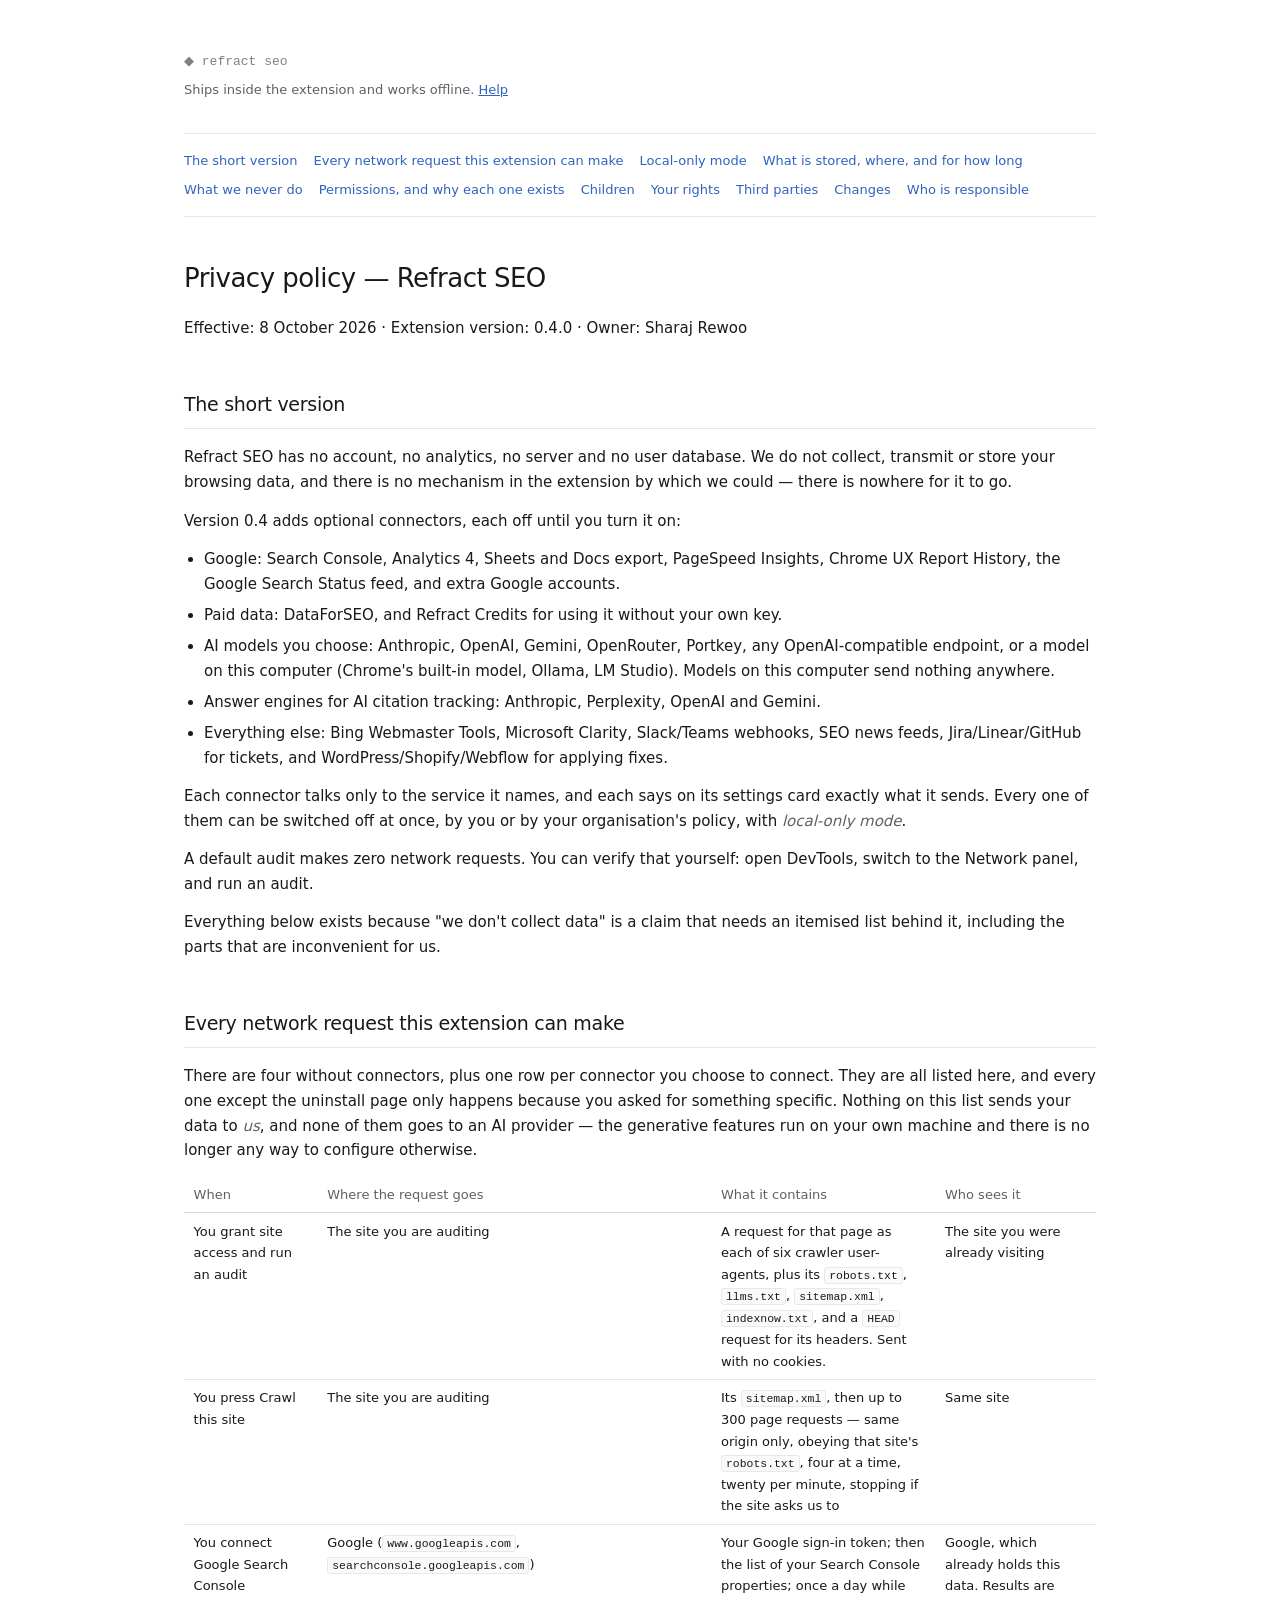
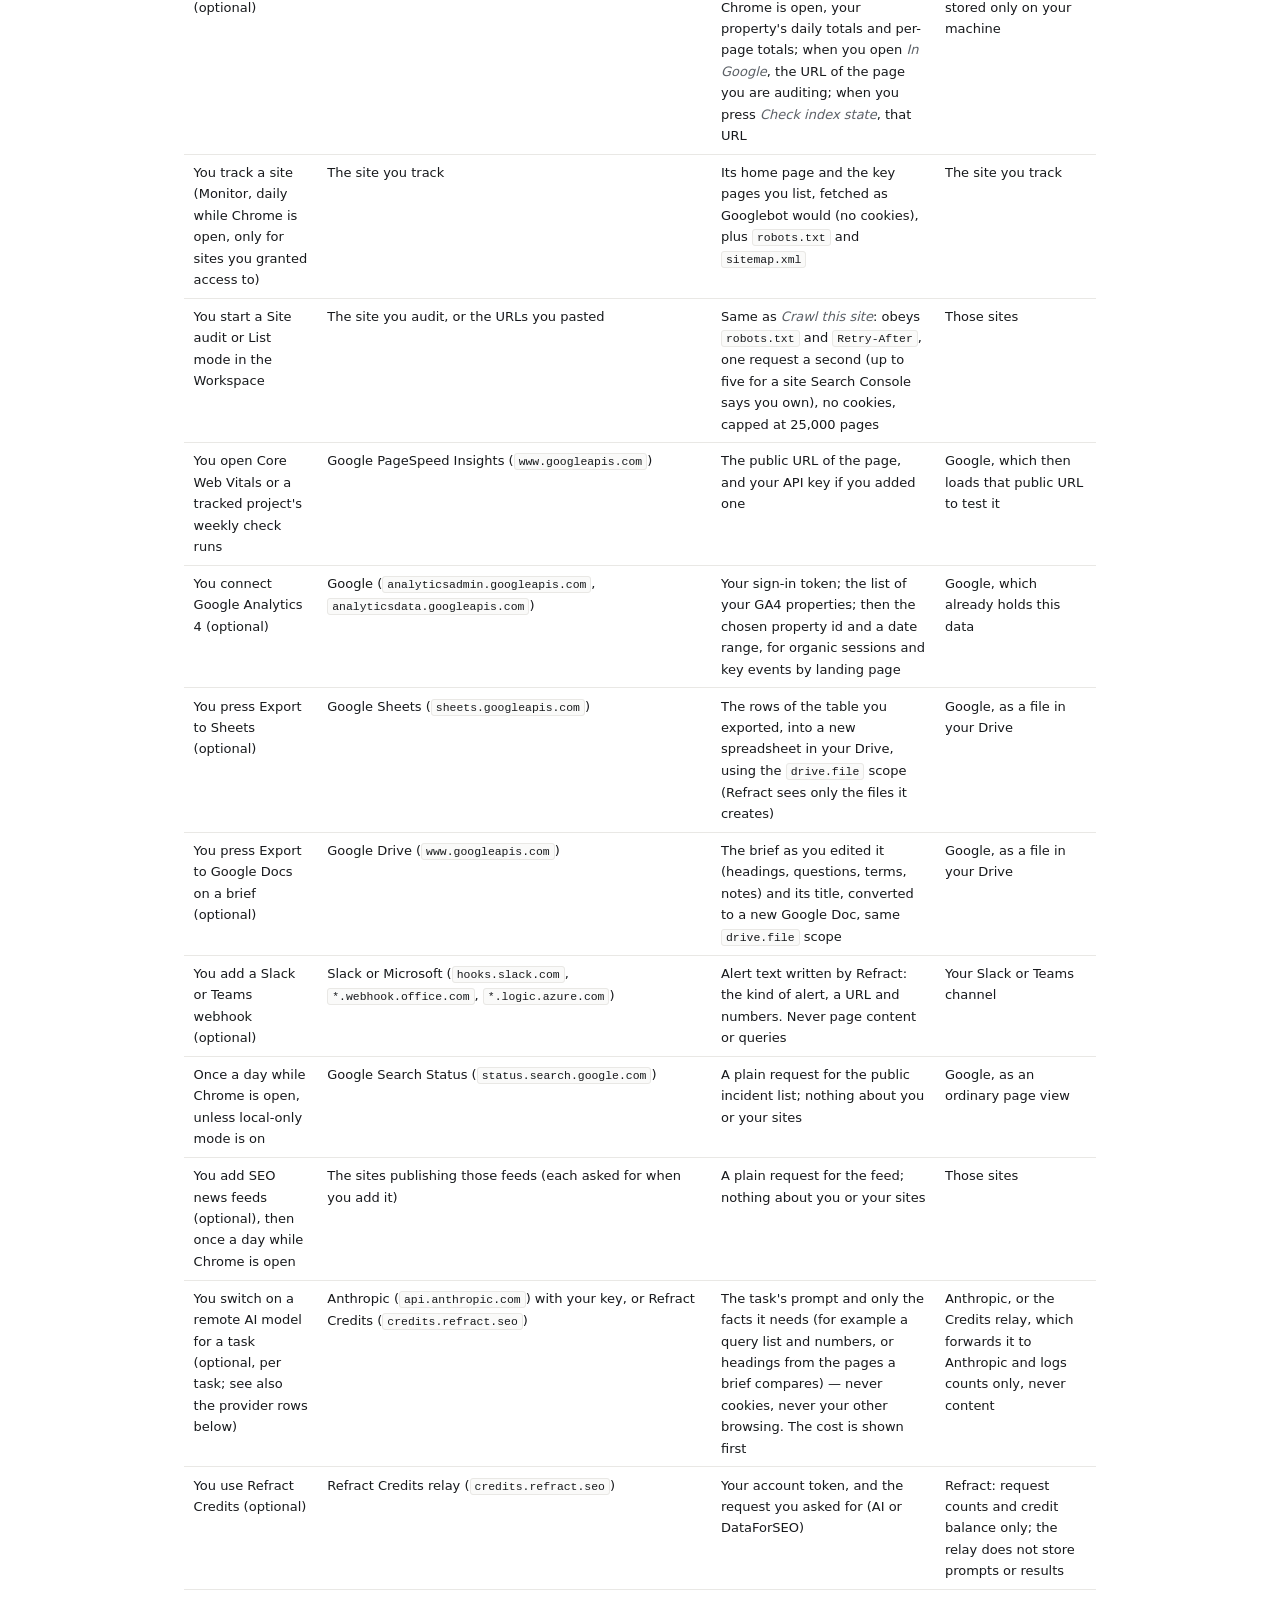
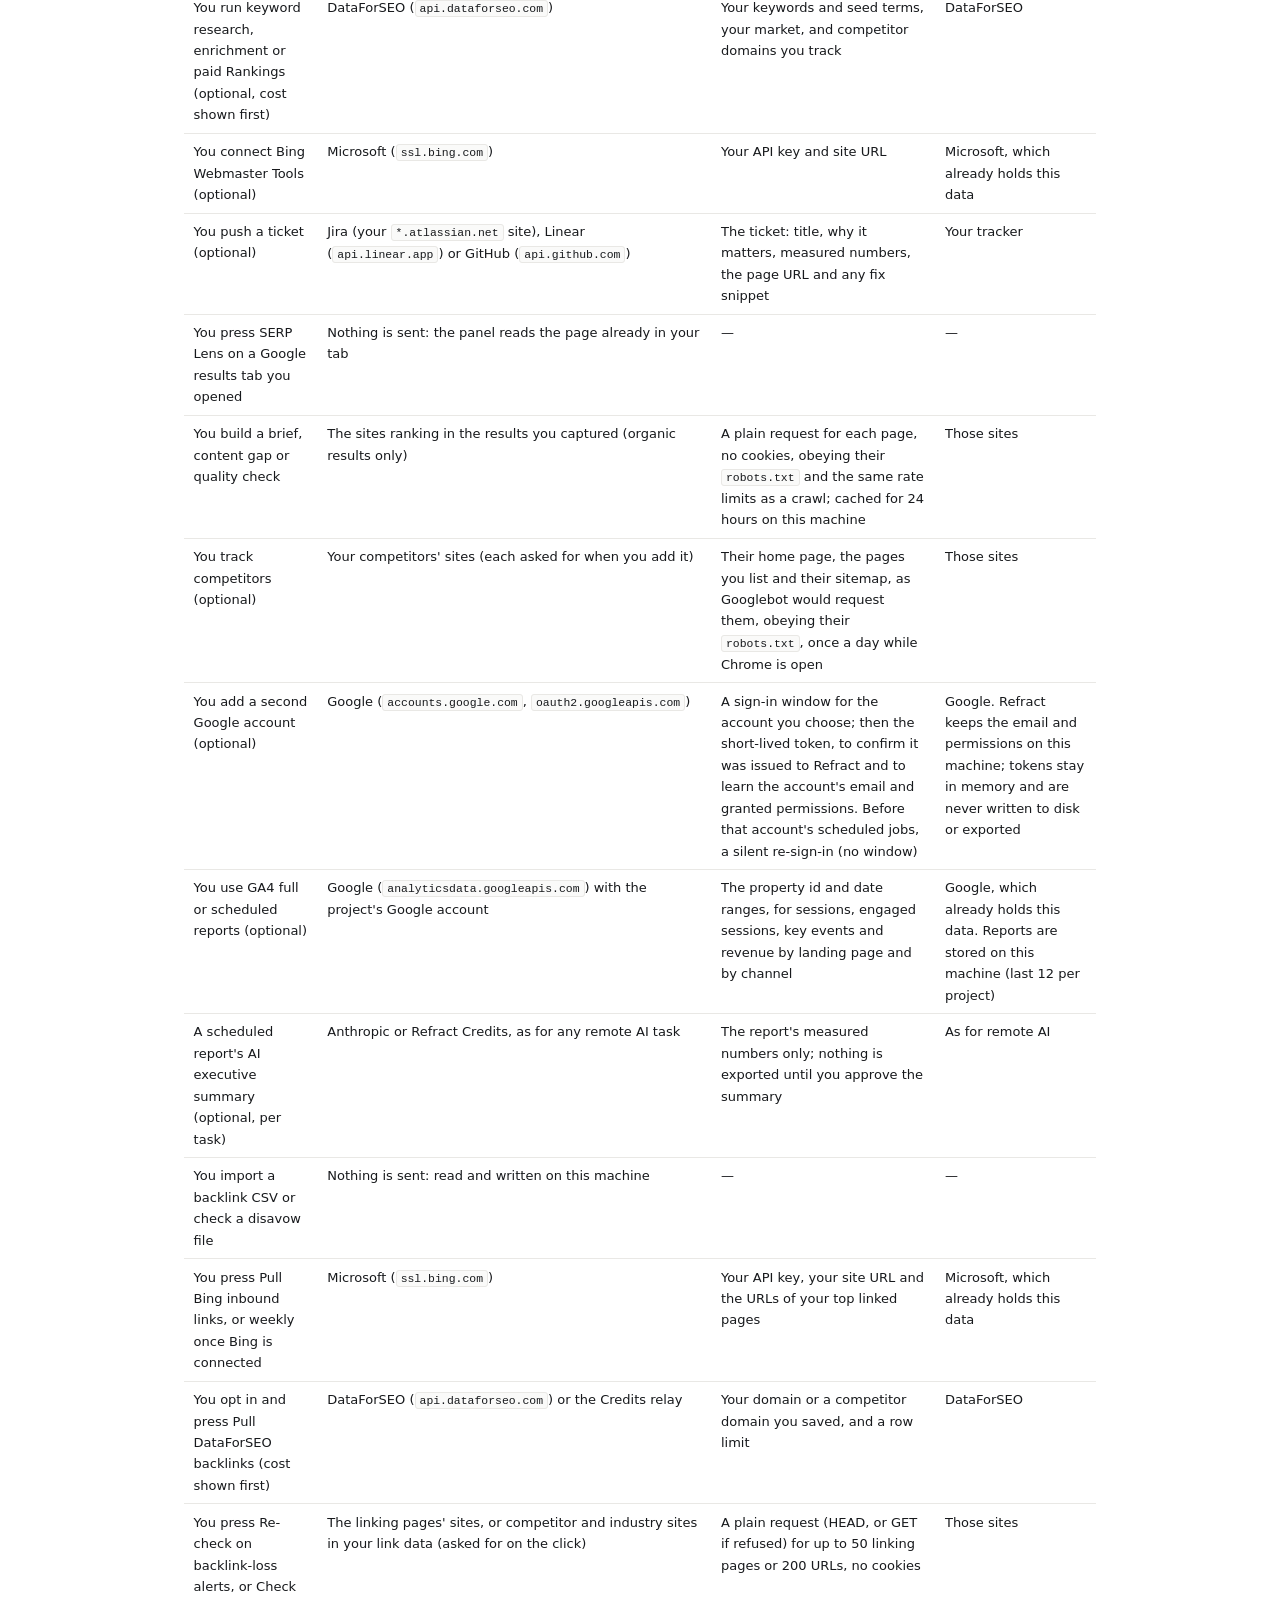
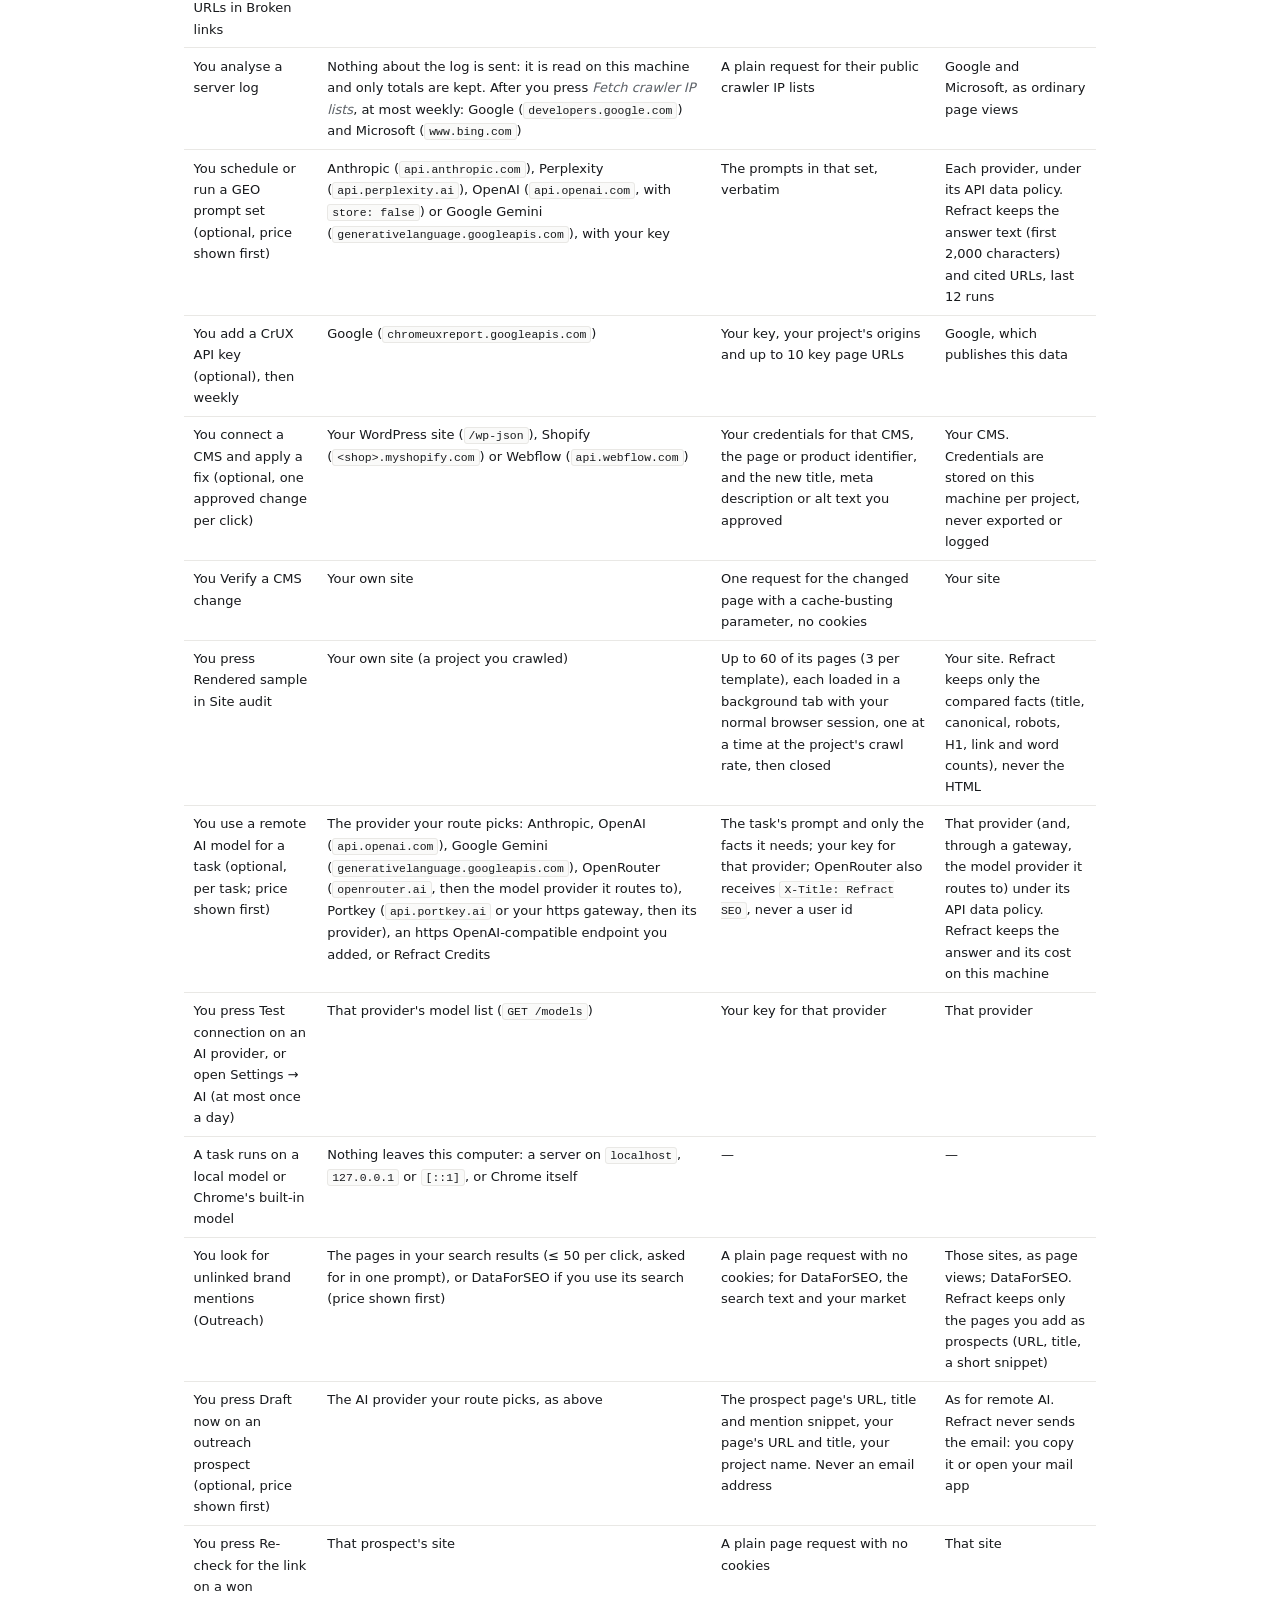
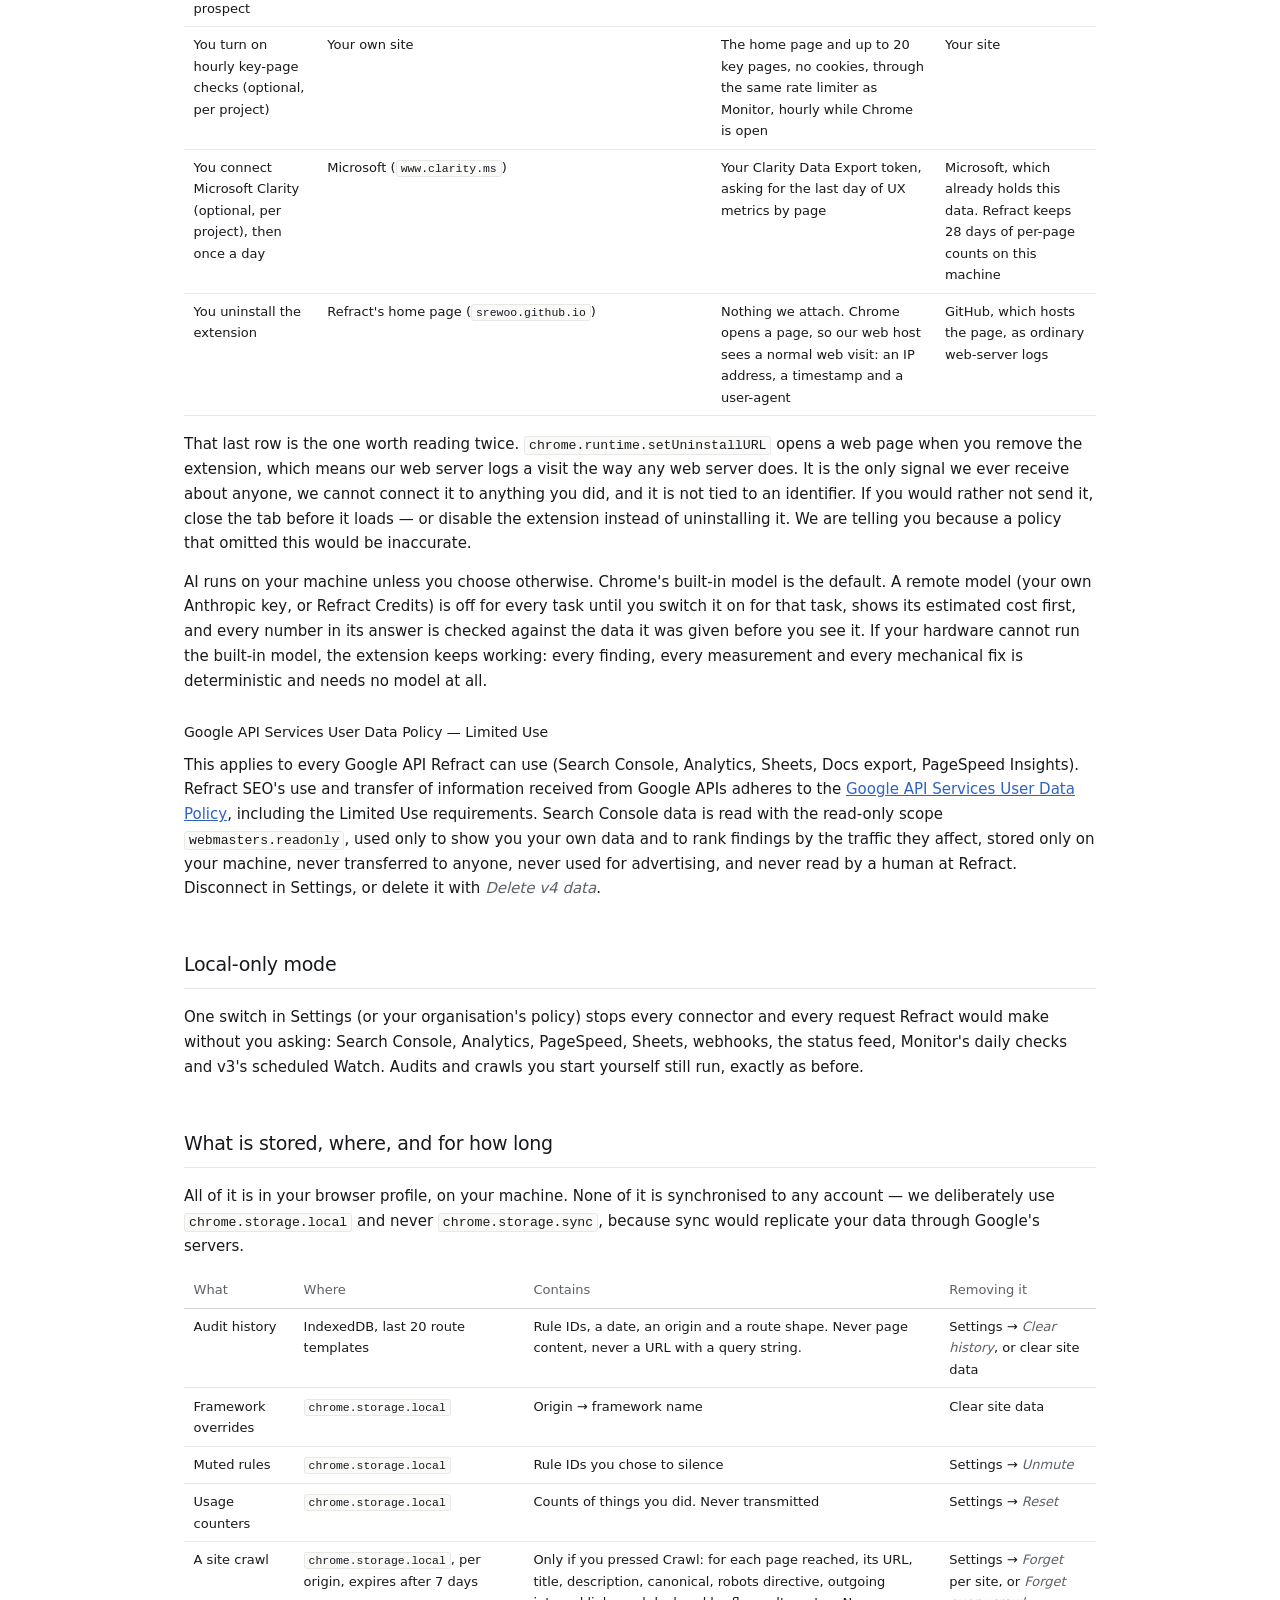
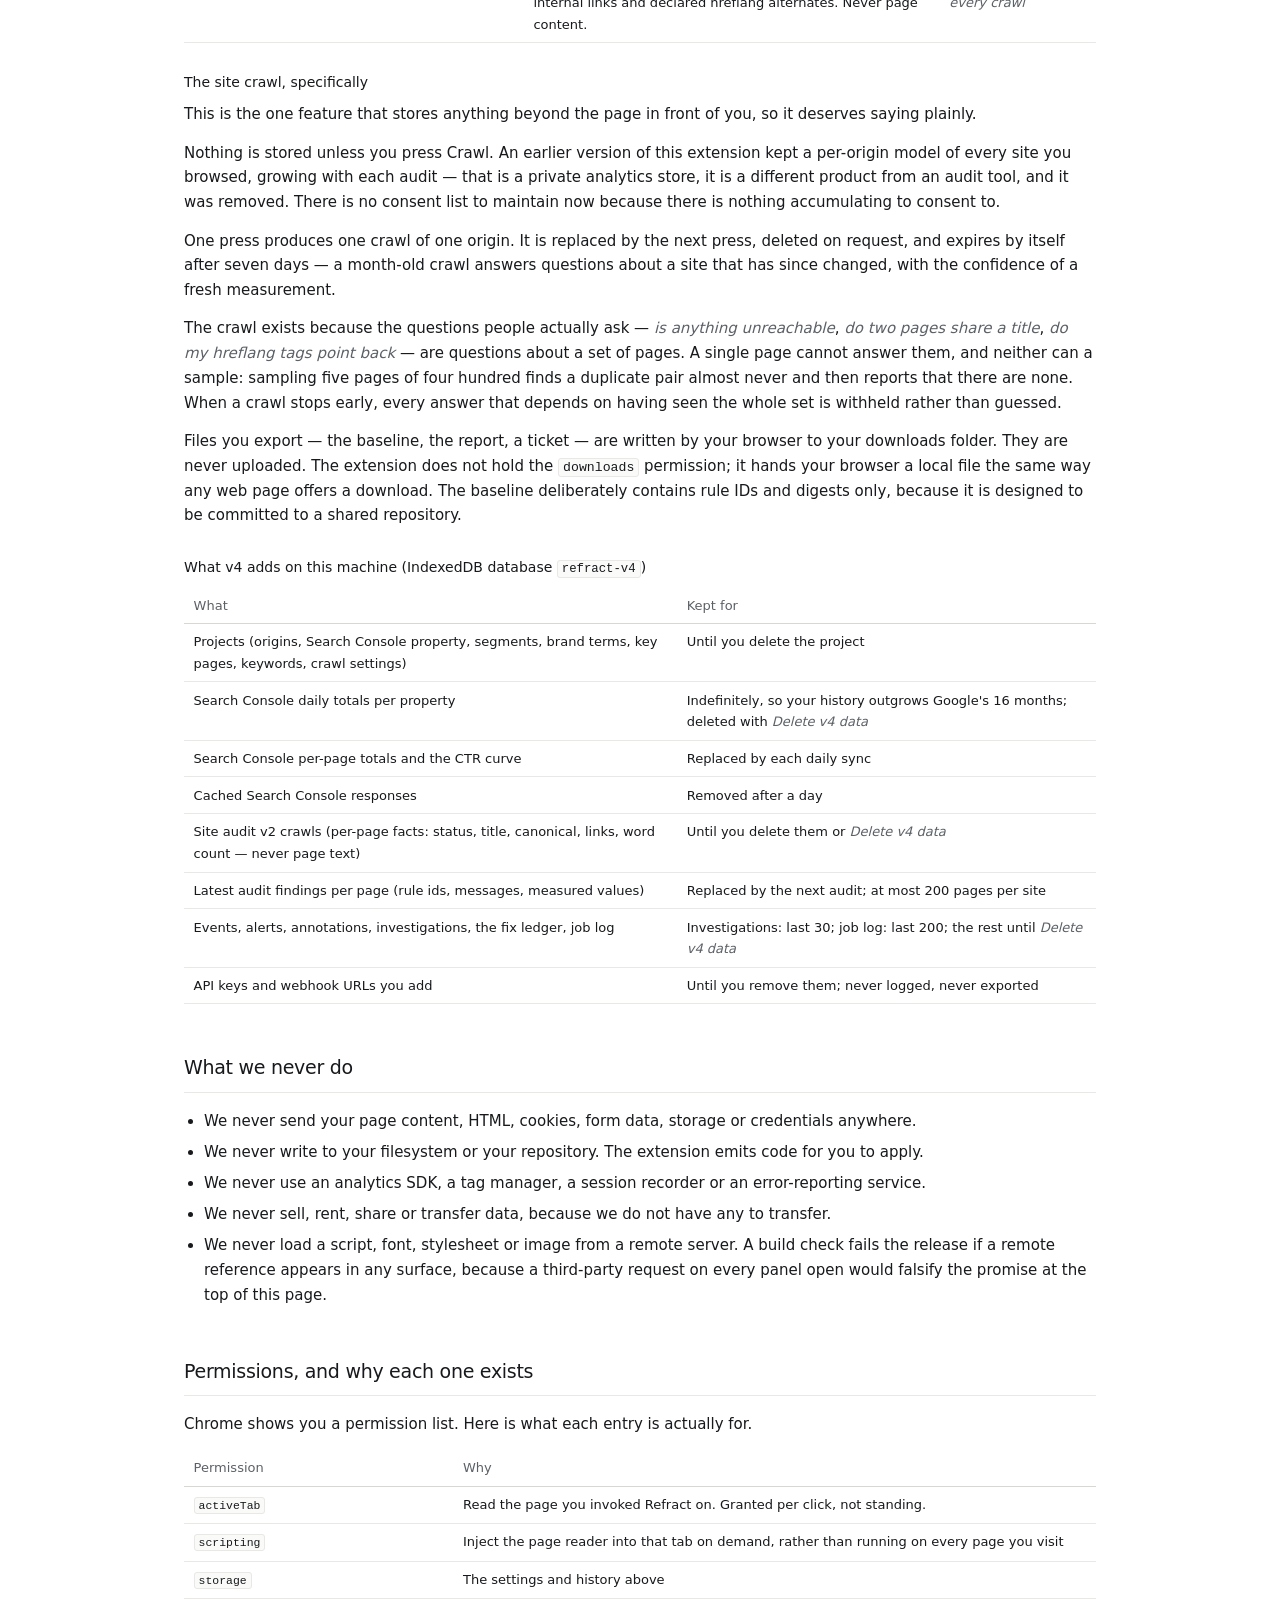
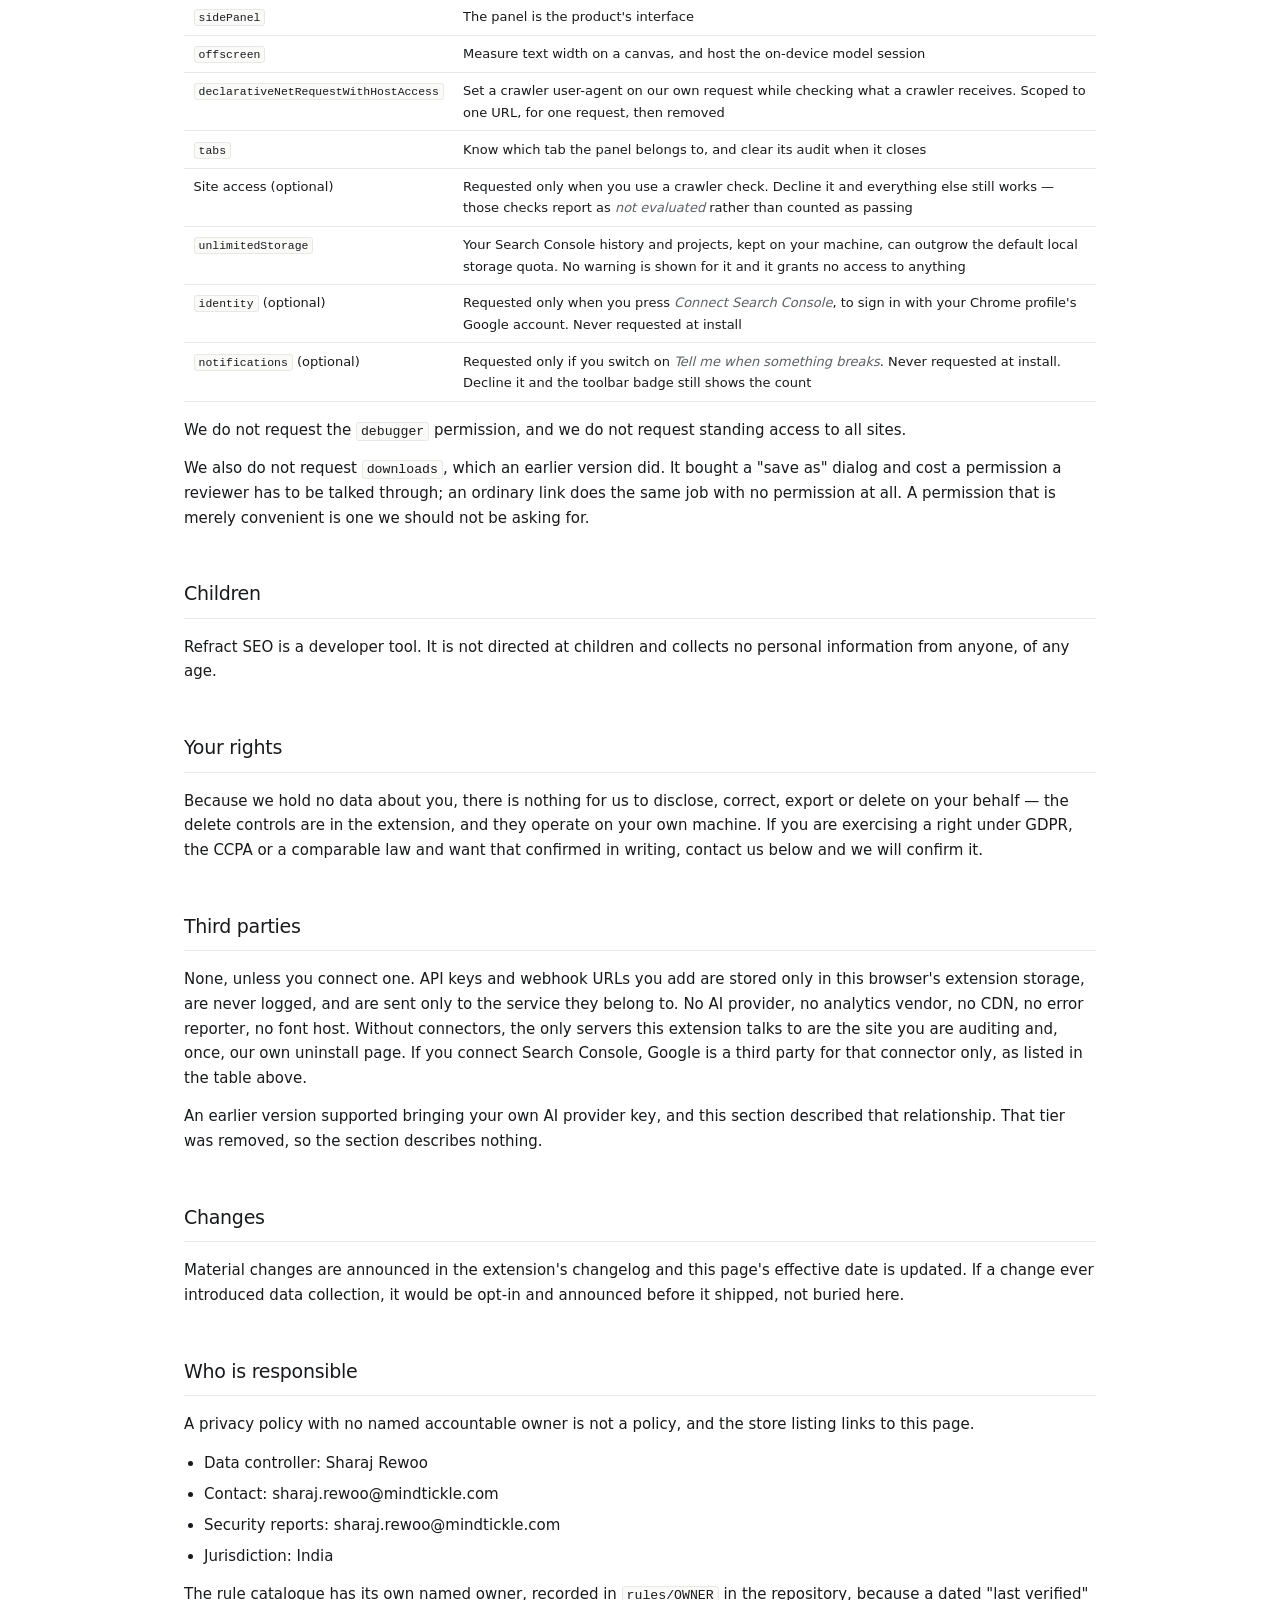
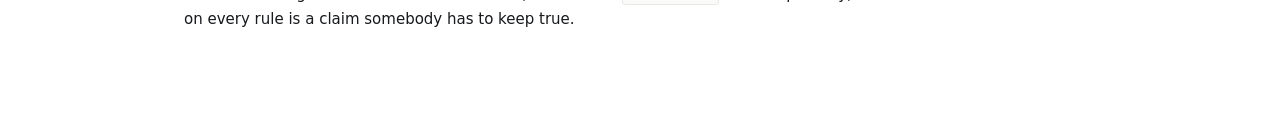
==== commit fce9083e: "docs(refract-seo): update privacy policy uninstall row for GitHub Pages hosting Co-Authored-By: Clau" ====
--- a/site/refract-seo/privacy.html
+++ b/site/refract-seo/privacy.html
@@ -37,7 +37,7 @@
 <p>Everything below exists because &quot;we don't collect data&quot; is a claim that needs an itemised list behind it, including the parts that are inconvenient for us.</p>
 <h2 id="every-network-request-this-extension-can-make">Every network request this extension can make</h2>
 <p>There are four without connectors, plus one row per connector you choose to connect. They are all listed here, and every one except the uninstall page only happens because you asked for something specific. Nothing on this list sends your data to <em>us</em>, and none of them goes to an AI provider — the generative features run on your own machine and there is no longer any way to configure otherwise.</p>
-<div class="table"><table><thead><tr><th>When</th><th>Where the request goes</th><th>What it contains</th><th>Who sees it</th></tr></thead><tbody><tr><td>You grant site access and run an audit</td><td><strong>The site you are auditing</strong></td><td>A request for that page as each of six crawler user-agents, plus its <code>robots.txt</code>, <code>llms.txt</code>, <code>sitemap.xml</code>, <code>indexnow.txt</code>, and a <code>HEAD</code> request for its headers. Sent with <strong>no cookies</strong>.</td><td>The site you were already visiting</td></tr><tr><td>You press <strong>Crawl this site</strong></td><td><strong>The site you are auditing</strong></td><td>Its <code>sitemap.xml</code>, then up to 300 page requests — same origin only, obeying that site's <code>robots.txt</code>, four at a time, twenty per minute, stopping if the site asks us to</td><td>Same site</td></tr><tr><td>You connect <strong>Google Search Console</strong> (optional)</td><td><strong>Google</strong> (<code>www.googleapis.com</code>, <code>searchconsole.googleapis.com</code>)</td><td>Your Google sign-in token; then the list of your Search Console properties; once a day while Chrome is open, your property's daily totals and per-page totals; when you open <em>In Google</em>, the URL of the page you are auditing; when you press <em>Check index state</em>, that URL</td><td>Google, which already holds this data. Results are stored only on your machine</td></tr><tr><td>You track a site (Monitor, daily while Chrome is open, only for sites you granted access to)</td><td><strong>The site you track</strong></td><td>Its home page and the key pages you list, fetched as Googlebot would (no cookies), plus <code>robots.txt</code> and <code>sitemap.xml</code></td><td>The site you track</td></tr><tr><td>You start a <strong>Site audit</strong> or <strong>List mode</strong> in the Workspace</td><td><strong>The site you audit</strong>, or the URLs you pasted</td><td>Same as <em>Crawl this site</em>: obeys <code>robots.txt</code> and <code>Retry-After</code>, one request a second (up to five for a site Search Console says you own), no cookies, capped at 25,000 pages</td><td>Those sites</td></tr><tr><td>You open <strong>Core Web Vitals</strong> or a tracked project's weekly check runs</td><td><strong>Google PageSpeed Insights</strong> (<code>www.googleapis.com</code>)</td><td>The public URL of the page, and your API key if you added one</td><td>Google, which then loads that public URL to test it</td></tr><tr><td>You connect <strong>Google Analytics 4</strong> (optional)</td><td><strong>Google</strong> (<code>analyticsadmin.googleapis.com</code>, <code>analyticsdata.googleapis.com</code>)</td><td>Your sign-in token; the list of your GA4 properties; then the chosen property id and a date range, for organic sessions and key events by landing page</td><td>Google, which already holds this data</td></tr><tr><td>You press <strong>Export to Sheets</strong> (optional)</td><td><strong>Google Sheets</strong> (<code>sheets.googleapis.com</code>)</td><td>The rows of the table you exported, into a new spreadsheet in your Drive, using the <code>drive.file</code> scope (Refract sees only the files it creates)</td><td>Google, as a file in your Drive</td></tr><tr><td>You press <strong>Export to Google Docs</strong> on a brief (optional)</td><td><strong>Google Drive</strong> (<code>www.googleapis.com</code>)</td><td>The brief as you edited it (headings, questions, terms, notes) and its title, converted to a new Google Doc, same <code>drive.file</code> scope</td><td>Google, as a file in your Drive</td></tr><tr><td>You add a <strong>Slack or Teams webhook</strong> (optional)</td><td><strong>Slack or Microsoft</strong> (<code>hooks.slack.com</code>, <code>*.webhook.office.com</code>, <code>*.logic.azure.com</code>)</td><td>Alert text written by Refract: the kind of alert, a URL and numbers. Never page content or queries</td><td>Your Slack or Teams channel</td></tr><tr><td>Once a day while Chrome is open, unless local-only mode is on</td><td><strong>Google Search Status</strong> (<code>status.search.google.com</code>)</td><td>A plain request for the public incident list; nothing about you or your sites</td><td>Google, as an ordinary page view</td></tr><tr><td>You add <strong>SEO news feeds</strong> (optional), then once a day while Chrome is open</td><td><strong>The sites publishing those feeds</strong> (each asked for when you add it)</td><td>A plain request for the feed; nothing about you or your sites</td><td>Those sites</td></tr><tr><td>You switch on a <strong>remote AI model</strong> for a task (optional, per task; see also the provider rows below)</td><td><strong>Anthropic</strong> (<code>api.anthropic.com</code>) with your key, or <strong>Refract Credits</strong> (<code>credits.refract.seo</code>)</td><td>The task's prompt and only the facts it needs (for example a query list and numbers, or headings from the pages a brief compares) — never cookies, never your other browsing. The cost is shown first</td><td>Anthropic, or the Credits relay, which forwards it to Anthropic and logs counts only, never content</td></tr><tr><td>You use <strong>Refract Credits</strong> (optional)</td><td><strong>Refract Credits relay</strong> (<code>credits.refract.seo</code>)</td><td>Your account token, and the request you asked for (AI or DataForSEO)</td><td>Refract: request counts and credit balance only; the relay does not store prompts or results</td></tr><tr><td>You run <strong>keyword research, enrichment or paid Rankings</strong> (optional, cost shown first)</td><td><strong>DataForSEO</strong> (<code>api.dataforseo.com</code>)</td><td>Your keywords and seed terms, your market, and competitor domains you track</td><td>DataForSEO</td></tr><tr><td>You connect <strong>Bing Webmaster Tools</strong> (optional)</td><td><strong>Microsoft</strong> (<code>ssl.bing.com</code>)</td><td>Your API key and site URL</td><td>Microsoft, which already holds this data</td></tr><tr><td>You push a <strong>ticket</strong> (optional)</td><td><strong>Jira</strong> (your <code>*.atlassian.net</code> site), <strong>Linear</strong> (<code>api.linear.app</code>) or <strong>GitHub</strong> (<code>api.github.com</code>)</td><td>The ticket: title, why it matters, measured numbers, the page URL and any fix snippet</td><td>Your tracker</td></tr><tr><td>You press <strong>SERP Lens</strong> on a Google results tab you opened</td><td>Nothing is sent: the panel reads the page already in your tab</td><td>—</td><td>—</td></tr><tr><td>You build a <strong>brief, content gap or quality check</strong></td><td><strong>The sites ranking in the results you captured</strong> (organic results only)</td><td>A plain request for each page, no cookies, obeying their <code>robots.txt</code> and the same rate limits as a crawl; cached for 24 hours on this machine</td><td>Those sites</td></tr><tr><td>You track <strong>competitors</strong> (optional)</td><td><strong>Your competitors' sites</strong> (each asked for when you add it)</td><td>Their home page, the pages you list and their sitemap, as Googlebot would request them, obeying their <code>robots.txt</code>, once a day while Chrome is open</td><td>Those sites</td></tr><tr><td>You add a <strong>second Google account</strong> (optional)</td><td><strong>Google</strong> (<code>accounts.google.com</code>, <code>oauth2.googleapis.com</code>)</td><td>A sign-in window for the account you choose; then the short-lived token, to confirm it was issued to Refract and to learn the account's email and granted permissions. Before that account's scheduled jobs, a silent re-sign-in (no window)</td><td>Google. Refract keeps the email and permissions on this machine; tokens stay in memory and are never written to disk or exported</td></tr><tr><td>You use <strong>GA4 full</strong> or <strong>scheduled reports</strong> (optional)</td><td><strong>Google</strong> (<code>analyticsdata.googleapis.com</code>) with the project's Google account</td><td>The property id and date ranges, for sessions, engaged sessions, key events and revenue by landing page and by channel</td><td>Google, which already holds this data. Reports are stored on this machine (last 12 per project)</td></tr><tr><td>A scheduled report's <strong>AI executive summary</strong> (optional, per task)</td><td><strong>Anthropic</strong> or <strong>Refract Credits</strong>, as for any remote AI task</td><td>The report's measured numbers only; nothing is exported until you approve the summary</td><td>As for remote AI</td></tr><tr><td>You import a <strong>backlink CSV</strong> or check a <strong>disavow file</strong></td><td>Nothing is sent: read and written on this machine</td><td>—</td><td>—</td></tr><tr><td>You press <strong>Pull Bing inbound links</strong>, or weekly once Bing is connected</td><td><strong>Microsoft</strong> (<code>ssl.bing.com</code>)</td><td>Your API key, your site URL and the URLs of your top linked pages</td><td>Microsoft, which already holds this data</td></tr><tr><td>You opt in and press <strong>Pull DataForSEO backlinks</strong> (cost shown first)</td><td><strong>DataForSEO</strong> (<code>api.dataforseo.com</code>) or the <strong>Credits</strong> relay</td><td>Your domain or a competitor domain you saved, and a row limit</td><td>DataForSEO</td></tr><tr><td>You press <strong>Re-check</strong> on backlink-loss alerts, or <strong>Check URLs</strong> in Broken links</td><td><strong>The linking pages' sites</strong>, or <strong>competitor and industry sites in your link data</strong> (asked for on the click)</td><td>A plain request (HEAD, or GET if refused) for up to 50 linking pages or 200 URLs, no cookies</td><td>Those sites</td></tr><tr><td>You analyse a <strong>server log</strong></td><td>Nothing about the log is sent: it is read on this machine and only totals are kept. After you press <em>Fetch crawler IP lists</em>, at most weekly: <strong>Google</strong> (<code>developers.google.com</code>) and <strong>Microsoft</strong> (<code>www.bing.com</code>)</td><td>A plain request for their public crawler IP lists</td><td>Google and Microsoft, as ordinary page views</td></tr><tr><td>You schedule or run a <strong>GEO prompt set</strong> (optional, price shown first)</td><td><strong>Anthropic</strong> (<code>api.anthropic.com</code>), <strong>Perplexity</strong> (<code>api.perplexity.ai</code>), <strong>OpenAI</strong> (<code>api.openai.com</code>, with <code>store: false</code>) or <strong>Google Gemini</strong> (<code>generativelanguage.googleapis.com</code>), with your key</td><td>The prompts in that set, verbatim</td><td>Each provider, under its API data policy. Refract keeps the answer text (first 2,000 characters) and cited URLs, last 12 runs</td></tr><tr><td>You add a <strong>CrUX API key</strong> (optional), then weekly</td><td><strong>Google</strong> (<code>chromeuxreport.googleapis.com</code>)</td><td>Your key, your project's origins and up to 10 key page URLs</td><td>Google, which publishes this data</td></tr><tr><td>You connect a <strong>CMS</strong> and apply a fix (optional, one approved change per click)</td><td><strong>Your WordPress site</strong> (<code>/wp-json</code>), <strong>Shopify</strong> (<code>&lt;shop&gt;.myshopify.com</code>) or <strong>Webflow</strong> (<code>api.webflow.com</code>)</td><td>Your credentials for that CMS, the page or product identifier, and the new title, meta description or alt text you approved</td><td>Your CMS. Credentials are stored on this machine per project, never exported or logged</td></tr><tr><td>You <strong>Verify</strong> a CMS change</td><td><strong>Your own site</strong></td><td>One request for the changed page with a cache-busting parameter, no cookies</td><td>Your site</td></tr><tr><td>You press <strong>Rendered sample</strong> in Site audit</td><td><strong>Your own site</strong> (a project you crawled)</td><td>Up to 60 of its pages (3 per template), each loaded in a background tab with your normal browser session, one at a time at the project's crawl rate, then closed</td><td>Your site. Refract keeps only the compared facts (title, canonical, robots, H1, link and word counts), never the HTML</td></tr><tr><td>You use a <strong>remote AI model</strong> for a task (optional, per task; price shown first)</td><td>The provider your route picks: <strong>Anthropic</strong>, <strong>OpenAI</strong> (<code>api.openai.com</code>), <strong>Google Gemini</strong> (<code>generativelanguage.googleapis.com</code>), <strong>OpenRouter</strong> (<code>openrouter.ai</code>, then the model provider it routes to), <strong>Portkey</strong> (<code>api.portkey.ai</code> or your https gateway, then its provider), an <strong>https OpenAI-compatible endpoint</strong> you added, or <strong>Refract Credits</strong></td><td>The task's prompt and only the facts it needs; your key for that provider; OpenRouter also receives <code>X-Title: Refract SEO</code>, never a user id</td><td>That provider (and, through a gateway, the model provider it routes to) under its API data policy. Refract keeps the answer and its cost on this machine</td></tr><tr><td>You press <strong>Test connection</strong> on an AI provider, or open Settings → AI (at most once a day)</td><td>That provider's model list (<code>GET /models</code>)</td><td>Your key for that provider</td><td>That provider</td></tr><tr><td>A task runs on a <strong>local model</strong> or <strong>Chrome's built-in model</strong></td><td>Nothing leaves this computer: a server on <code>localhost</code>, <code>127.0.0.1</code> or <code>[::1]</code>, or Chrome itself</td><td>—</td><td>—</td></tr><tr><td>You look for <strong>unlinked brand mentions</strong> (Outreach)</td><td><strong>The pages in your search results</strong> (≤ 50 per click, asked for in one prompt), or <strong>DataForSEO</strong> if you use its search (price shown first)</td><td>A plain page request with no cookies; for DataForSEO, the search text and your market</td><td>Those sites, as page views; DataForSEO. Refract keeps only the pages you add as prospects (URL, title, a short snippet)</td></tr><tr><td>You press <strong>Draft now</strong> on an outreach prospect (optional, price shown first)</td><td>The AI provider your route picks, as above</td><td>The prospect page's URL, title and mention snippet, your page's URL and title, your project name. Never an email address</td><td>As for remote AI. Refract never sends the email: you copy it or open your mail app</td></tr><tr><td>You press <strong>Re-check for the link</strong> on a won prospect</td><td><strong>That prospect's site</strong></td><td>A plain page request with no cookies</td><td>That site</td></tr><tr><td>You turn on <strong>hourly key-page checks</strong> (optional, per project)</td><td><strong>Your own site</strong></td><td>The home page and up to 20 key pages, no cookies, through the same rate limiter as Monitor, hourly while Chrome is open</td><td>Your site</td></tr><tr><td>You connect <strong>Microsoft Clarity</strong> (optional, per project), then once a day</td><td><strong>Microsoft</strong> (<code>www.clarity.ms</code>)</td><td>Your Clarity Data Export token, asking for the last day of UX metrics by page</td><td>Microsoft, which already holds this data. Refract keeps 28 days of per-page counts on this machine</td></tr><tr><td>You uninstall the extension</td><td><strong><code>refract.seo/uninstall</code></strong></td><td>Nothing we attach. Chrome opens a page, so our web host sees a normal web visit: an IP address, a timestamp and a user-agent</td><td>Us, as ordinary web-server logs</td></tr></tbody></table></div>
+<div class="table"><table><thead><tr><th>When</th><th>Where the request goes</th><th>What it contains</th><th>Who sees it</th></tr></thead><tbody><tr><td>You grant site access and run an audit</td><td><strong>The site you are auditing</strong></td><td>A request for that page as each of six crawler user-agents, plus its <code>robots.txt</code>, <code>llms.txt</code>, <code>sitemap.xml</code>, <code>indexnow.txt</code>, and a <code>HEAD</code> request for its headers. Sent with <strong>no cookies</strong>.</td><td>The site you were already visiting</td></tr><tr><td>You press <strong>Crawl this site</strong></td><td><strong>The site you are auditing</strong></td><td>Its <code>sitemap.xml</code>, then up to 300 page requests — same origin only, obeying that site's <code>robots.txt</code>, four at a time, twenty per minute, stopping if the site asks us to</td><td>Same site</td></tr><tr><td>You connect <strong>Google Search Console</strong> (optional)</td><td><strong>Google</strong> (<code>www.googleapis.com</code>, <code>searchconsole.googleapis.com</code>)</td><td>Your Google sign-in token; then the list of your Search Console properties; once a day while Chrome is open, your property's daily totals and per-page totals; when you open <em>In Google</em>, the URL of the page you are auditing; when you press <em>Check index state</em>, that URL</td><td>Google, which already holds this data. Results are stored only on your machine</td></tr><tr><td>You track a site (Monitor, daily while Chrome is open, only for sites you granted access to)</td><td><strong>The site you track</strong></td><td>Its home page and the key pages you list, fetched as Googlebot would (no cookies), plus <code>robots.txt</code> and <code>sitemap.xml</code></td><td>The site you track</td></tr><tr><td>You start a <strong>Site audit</strong> or <strong>List mode</strong> in the Workspace</td><td><strong>The site you audit</strong>, or the URLs you pasted</td><td>Same as <em>Crawl this site</em>: obeys <code>robots.txt</code> and <code>Retry-After</code>, one request a second (up to five for a site Search Console says you own), no cookies, capped at 25,000 pages</td><td>Those sites</td></tr><tr><td>You open <strong>Core Web Vitals</strong> or a tracked project's weekly check runs</td><td><strong>Google PageSpeed Insights</strong> (<code>www.googleapis.com</code>)</td><td>The public URL of the page, and your API key if you added one</td><td>Google, which then loads that public URL to test it</td></tr><tr><td>You connect <strong>Google Analytics 4</strong> (optional)</td><td><strong>Google</strong> (<code>analyticsadmin.googleapis.com</code>, <code>analyticsdata.googleapis.com</code>)</td><td>Your sign-in token; the list of your GA4 properties; then the chosen property id and a date range, for organic sessions and key events by landing page</td><td>Google, which already holds this data</td></tr><tr><td>You press <strong>Export to Sheets</strong> (optional)</td><td><strong>Google Sheets</strong> (<code>sheets.googleapis.com</code>)</td><td>The rows of the table you exported, into a new spreadsheet in your Drive, using the <code>drive.file</code> scope (Refract sees only the files it creates)</td><td>Google, as a file in your Drive</td></tr><tr><td>You press <strong>Export to Google Docs</strong> on a brief (optional)</td><td><strong>Google Drive</strong> (<code>www.googleapis.com</code>)</td><td>The brief as you edited it (headings, questions, terms, notes) and its title, converted to a new Google Doc, same <code>drive.file</code> scope</td><td>Google, as a file in your Drive</td></tr><tr><td>You add a <strong>Slack or Teams webhook</strong> (optional)</td><td><strong>Slack or Microsoft</strong> (<code>hooks.slack.com</code>, <code>*.webhook.office.com</code>, <code>*.logic.azure.com</code>)</td><td>Alert text written by Refract: the kind of alert, a URL and numbers. Never page content or queries</td><td>Your Slack or Teams channel</td></tr><tr><td>Once a day while Chrome is open, unless local-only mode is on</td><td><strong>Google Search Status</strong> (<code>status.search.google.com</code>)</td><td>A plain request for the public incident list; nothing about you or your sites</td><td>Google, as an ordinary page view</td></tr><tr><td>You add <strong>SEO news feeds</strong> (optional), then once a day while Chrome is open</td><td><strong>The sites publishing those feeds</strong> (each asked for when you add it)</td><td>A plain request for the feed; nothing about you or your sites</td><td>Those sites</td></tr><tr><td>You switch on a <strong>remote AI model</strong> for a task (optional, per task; see also the provider rows below)</td><td><strong>Anthropic</strong> (<code>api.anthropic.com</code>) with your key, or <strong>Refract Credits</strong> (<code>credits.refract.seo</code>)</td><td>The task's prompt and only the facts it needs (for example a query list and numbers, or headings from the pages a brief compares) — never cookies, never your other browsing. The cost is shown first</td><td>Anthropic, or the Credits relay, which forwards it to Anthropic and logs counts only, never content</td></tr><tr><td>You use <strong>Refract Credits</strong> (optional)</td><td><strong>Refract Credits relay</strong> (<code>credits.refract.seo</code>)</td><td>Your account token, and the request you asked for (AI or DataForSEO)</td><td>Refract: request counts and credit balance only; the relay does not store prompts or results</td></tr><tr><td>You run <strong>keyword research, enrichment or paid Rankings</strong> (optional, cost shown first)</td><td><strong>DataForSEO</strong> (<code>api.dataforseo.com</code>)</td><td>Your keywords and seed terms, your market, and competitor domains you track</td><td>DataForSEO</td></tr><tr><td>You connect <strong>Bing Webmaster Tools</strong> (optional)</td><td><strong>Microsoft</strong> (<code>ssl.bing.com</code>)</td><td>Your API key and site URL</td><td>Microsoft, which already holds this data</td></tr><tr><td>You push a <strong>ticket</strong> (optional)</td><td><strong>Jira</strong> (your <code>*.atlassian.net</code> site), <strong>Linear</strong> (<code>api.linear.app</code>) or <strong>GitHub</strong> (<code>api.github.com</code>)</td><td>The ticket: title, why it matters, measured numbers, the page URL and any fix snippet</td><td>Your tracker</td></tr><tr><td>You press <strong>SERP Lens</strong> on a Google results tab you opened</td><td>Nothing is sent: the panel reads the page already in your tab</td><td>—</td><td>—</td></tr><tr><td>You build a <strong>brief, content gap or quality check</strong></td><td><strong>The sites ranking in the results you captured</strong> (organic results only)</td><td>A plain request for each page, no cookies, obeying their <code>robots.txt</code> and the same rate limits as a crawl; cached for 24 hours on this machine</td><td>Those sites</td></tr><tr><td>You track <strong>competitors</strong> (optional)</td><td><strong>Your competitors' sites</strong> (each asked for when you add it)</td><td>Their home page, the pages you list and their sitemap, as Googlebot would request them, obeying their <code>robots.txt</code>, once a day while Chrome is open</td><td>Those sites</td></tr><tr><td>You add a <strong>second Google account</strong> (optional)</td><td><strong>Google</strong> (<code>accounts.google.com</code>, <code>oauth2.googleapis.com</code>)</td><td>A sign-in window for the account you choose; then the short-lived token, to confirm it was issued to Refract and to learn the account's email and granted permissions. Before that account's scheduled jobs, a silent re-sign-in (no window)</td><td>Google. Refract keeps the email and permissions on this machine; tokens stay in memory and are never written to disk or exported</td></tr><tr><td>You use <strong>GA4 full</strong> or <strong>scheduled reports</strong> (optional)</td><td><strong>Google</strong> (<code>analyticsdata.googleapis.com</code>) with the project's Google account</td><td>The property id and date ranges, for sessions, engaged sessions, key events and revenue by landing page and by channel</td><td>Google, which already holds this data. Reports are stored on this machine (last 12 per project)</td></tr><tr><td>A scheduled report's <strong>AI executive summary</strong> (optional, per task)</td><td><strong>Anthropic</strong> or <strong>Refract Credits</strong>, as for any remote AI task</td><td>The report's measured numbers only; nothing is exported until you approve the summary</td><td>As for remote AI</td></tr><tr><td>You import a <strong>backlink CSV</strong> or check a <strong>disavow file</strong></td><td>Nothing is sent: read and written on this machine</td><td>—</td><td>—</td></tr><tr><td>You press <strong>Pull Bing inbound links</strong>, or weekly once Bing is connected</td><td><strong>Microsoft</strong> (<code>ssl.bing.com</code>)</td><td>Your API key, your site URL and the URLs of your top linked pages</td><td>Microsoft, which already holds this data</td></tr><tr><td>You opt in and press <strong>Pull DataForSEO backlinks</strong> (cost shown first)</td><td><strong>DataForSEO</strong> (<code>api.dataforseo.com</code>) or the <strong>Credits</strong> relay</td><td>Your domain or a competitor domain you saved, and a row limit</td><td>DataForSEO</td></tr><tr><td>You press <strong>Re-check</strong> on backlink-loss alerts, or <strong>Check URLs</strong> in Broken links</td><td><strong>The linking pages' sites</strong>, or <strong>competitor and industry sites in your link data</strong> (asked for on the click)</td><td>A plain request (HEAD, or GET if refused) for up to 50 linking pages or 200 URLs, no cookies</td><td>Those sites</td></tr><tr><td>You analyse a <strong>server log</strong></td><td>Nothing about the log is sent: it is read on this machine and only totals are kept. After you press <em>Fetch crawler IP lists</em>, at most weekly: <strong>Google</strong> (<code>developers.google.com</code>) and <strong>Microsoft</strong> (<code>www.bing.com</code>)</td><td>A plain request for their public crawler IP lists</td><td>Google and Microsoft, as ordinary page views</td></tr><tr><td>You schedule or run a <strong>GEO prompt set</strong> (optional, price shown first)</td><td><strong>Anthropic</strong> (<code>api.anthropic.com</code>), <strong>Perplexity</strong> (<code>api.perplexity.ai</code>), <strong>OpenAI</strong> (<code>api.openai.com</code>, with <code>store: false</code>) or <strong>Google Gemini</strong> (<code>generativelanguage.googleapis.com</code>), with your key</td><td>The prompts in that set, verbatim</td><td>Each provider, under its API data policy. Refract keeps the answer text (first 2,000 characters) and cited URLs, last 12 runs</td></tr><tr><td>You add a <strong>CrUX API key</strong> (optional), then weekly</td><td><strong>Google</strong> (<code>chromeuxreport.googleapis.com</code>)</td><td>Your key, your project's origins and up to 10 key page URLs</td><td>Google, which publishes this data</td></tr><tr><td>You connect a <strong>CMS</strong> and apply a fix (optional, one approved change per click)</td><td><strong>Your WordPress site</strong> (<code>/wp-json</code>), <strong>Shopify</strong> (<code>&lt;shop&gt;.myshopify.com</code>) or <strong>Webflow</strong> (<code>api.webflow.com</code>)</td><td>Your credentials for that CMS, the page or product identifier, and the new title, meta description or alt text you approved</td><td>Your CMS. Credentials are stored on this machine per project, never exported or logged</td></tr><tr><td>You <strong>Verify</strong> a CMS change</td><td><strong>Your own site</strong></td><td>One request for the changed page with a cache-busting parameter, no cookies</td><td>Your site</td></tr><tr><td>You press <strong>Rendered sample</strong> in Site audit</td><td><strong>Your own site</strong> (a project you crawled)</td><td>Up to 60 of its pages (3 per template), each loaded in a background tab with your normal browser session, one at a time at the project's crawl rate, then closed</td><td>Your site. Refract keeps only the compared facts (title, canonical, robots, H1, link and word counts), never the HTML</td></tr><tr><td>You use a <strong>remote AI model</strong> for a task (optional, per task; price shown first)</td><td>The provider your route picks: <strong>Anthropic</strong>, <strong>OpenAI</strong> (<code>api.openai.com</code>), <strong>Google Gemini</strong> (<code>generativelanguage.googleapis.com</code>), <strong>OpenRouter</strong> (<code>openrouter.ai</code>, then the model provider it routes to), <strong>Portkey</strong> (<code>api.portkey.ai</code> or your https gateway, then its provider), an <strong>https OpenAI-compatible endpoint</strong> you added, or <strong>Refract Credits</strong></td><td>The task's prompt and only the facts it needs; your key for that provider; OpenRouter also receives <code>X-Title: Refract SEO</code>, never a user id</td><td>That provider (and, through a gateway, the model provider it routes to) under its API data policy. Refract keeps the answer and its cost on this machine</td></tr><tr><td>You press <strong>Test connection</strong> on an AI provider, or open Settings → AI (at most once a day)</td><td>That provider's model list (<code>GET /models</code>)</td><td>Your key for that provider</td><td>That provider</td></tr><tr><td>A task runs on a <strong>local model</strong> or <strong>Chrome's built-in model</strong></td><td>Nothing leaves this computer: a server on <code>localhost</code>, <code>127.0.0.1</code> or <code>[::1]</code>, or Chrome itself</td><td>—</td><td>—</td></tr><tr><td>You look for <strong>unlinked brand mentions</strong> (Outreach)</td><td><strong>The pages in your search results</strong> (≤ 50 per click, asked for in one prompt), or <strong>DataForSEO</strong> if you use its search (price shown first)</td><td>A plain page request with no cookies; for DataForSEO, the search text and your market</td><td>Those sites, as page views; DataForSEO. Refract keeps only the pages you add as prospects (URL, title, a short snippet)</td></tr><tr><td>You press <strong>Draft now</strong> on an outreach prospect (optional, price shown first)</td><td>The AI provider your route picks, as above</td><td>The prospect page's URL, title and mention snippet, your page's URL and title, your project name. Never an email address</td><td>As for remote AI. Refract never sends the email: you copy it or open your mail app</td></tr><tr><td>You press <strong>Re-check for the link</strong> on a won prospect</td><td><strong>That prospect's site</strong></td><td>A plain page request with no cookies</td><td>That site</td></tr><tr><td>You turn on <strong>hourly key-page checks</strong> (optional, per project)</td><td><strong>Your own site</strong></td><td>The home page and up to 20 key pages, no cookies, through the same rate limiter as Monitor, hourly while Chrome is open</td><td>Your site</td></tr><tr><td>You connect <strong>Microsoft Clarity</strong> (optional, per project), then once a day</td><td><strong>Microsoft</strong> (<code>www.clarity.ms</code>)</td><td>Your Clarity Data Export token, asking for the last day of UX metrics by page</td><td>Microsoft, which already holds this data. Refract keeps 28 days of per-page counts on this machine</td></tr><tr><td>You uninstall the extension</td><td><strong>Refract's home page (<code>srewoo.github.io</code>)</strong></td><td>Nothing we attach. Chrome opens a page, so our web host sees a normal web visit: an IP address, a timestamp and a user-agent</td><td>GitHub, which hosts the page, as ordinary web-server logs</td></tr></tbody></table></div>
 <p>That last row is the one worth reading twice. <code>chrome.runtime.setUninstallURL</code> opens a web page when you remove the extension, which means our web server logs a visit the way any web server does. It is the only signal we ever receive about anyone, we cannot connect it to anything you did, and it is not tied to an identifier. If you would rather not send it, close the tab before it loads — or disable the extension instead of uninstalling it. We are telling you because a policy that omitted this would be inaccurate.</p>
 <p><strong>AI runs on your machine unless you choose otherwise.</strong> Chrome's built-in model is the default. A remote model (your own Anthropic key, or Refract Credits) is off for every task until you switch it on for that task, shows its estimated cost first, and every number in its answer is checked against the data it was given before you see it. If your hardware cannot run the built-in model, the extension keeps working: every finding, every measurement and every mechanical fix is deterministic and needs no model at all.</p>
 <h3 id="google-api-services-user-data-policy--limited-use">Google API Services User Data Policy — Limited Use</h3>
